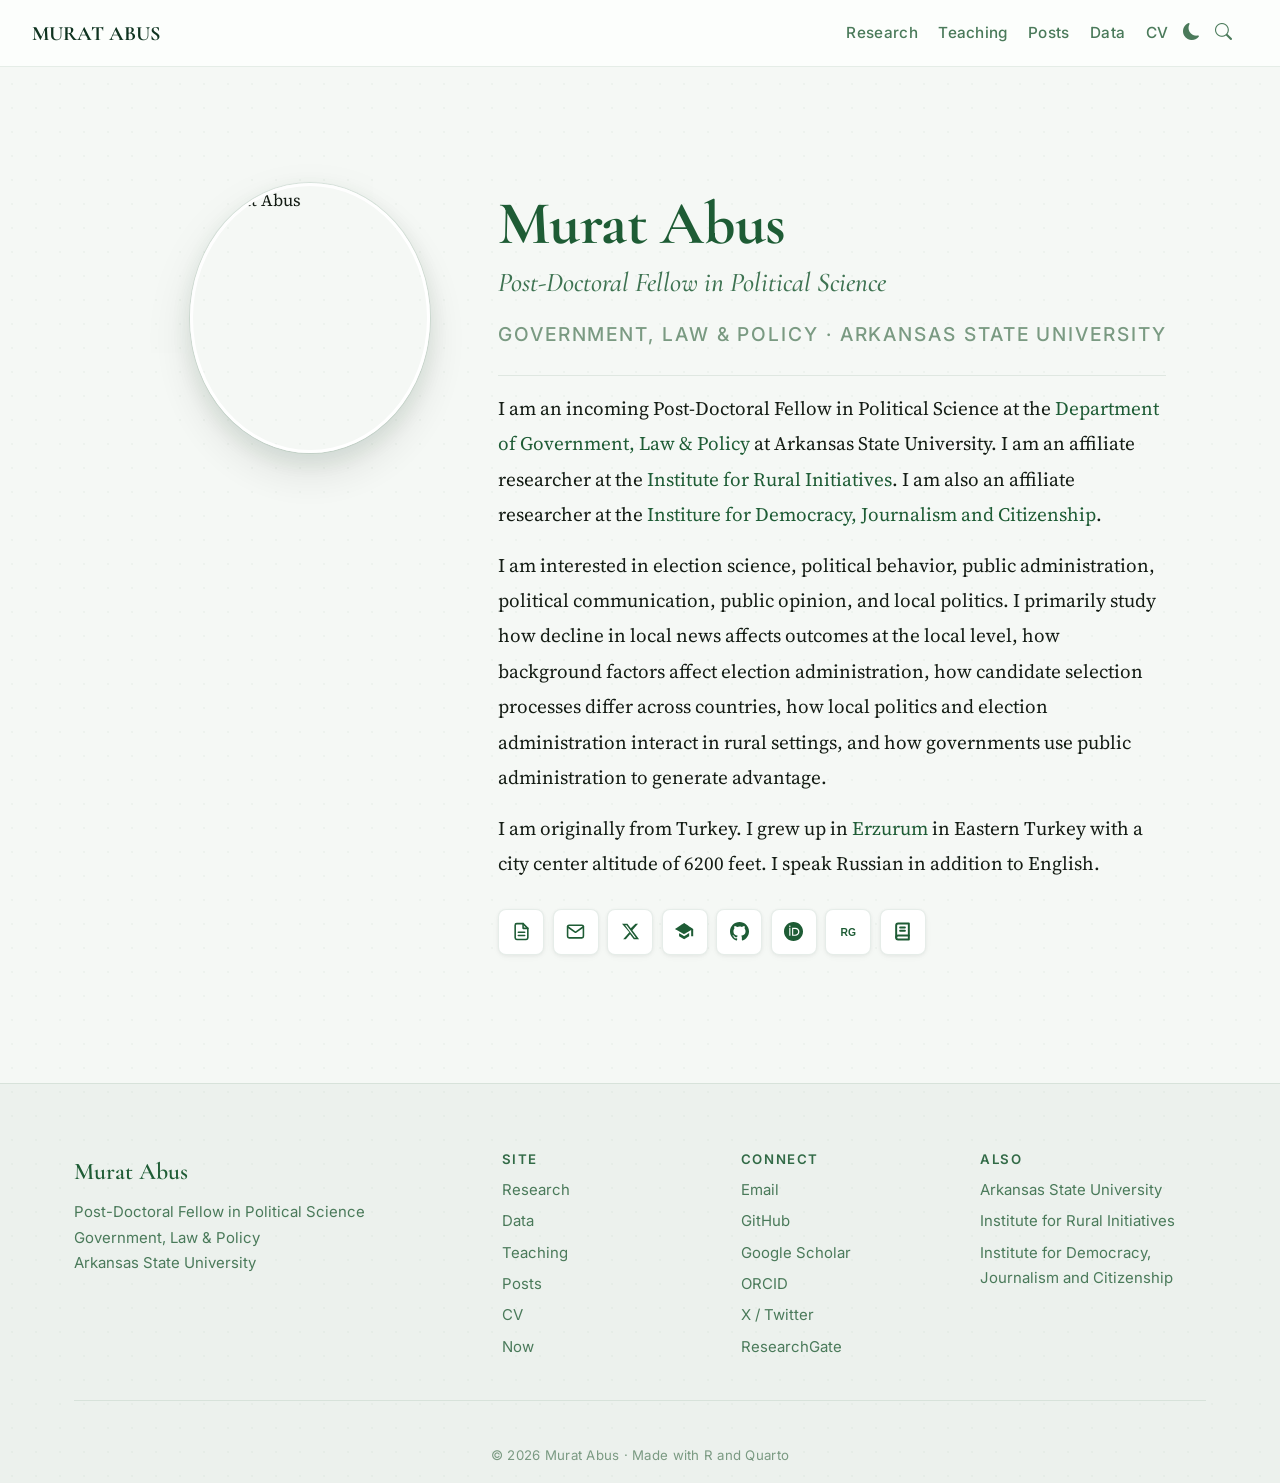
==== docs/index.html @ 527fd65e "updates" ====
<!DOCTYPE html>
<html xmlns="http://www.w3.org/1999/xhtml" lang="en" xml:lang="en"><head>

<meta charset="utf-8">
<meta name="generator" content="quarto-1.9.37">

<meta name="viewport" content="width=device-width, initial-scale=1.0, user-scalable=yes">


<title>Murat Abus</title>
<style>
/* Default styles provided by pandoc.
** See https://pandoc.org/MANUAL.html#variables-for-html for config info.
*/
code{white-space: pre-wrap;}
span.smallcaps{font-variant: small-caps;}
div.columns{display: flex; gap: min(4vw, 1.5em);}
div.column{flex: auto; overflow-x: auto;}
div.hanging-indent{margin-left: 1.5em; text-indent: -1.5em;}
ul.task-list{list-style: none;}
ul.task-list li input[type="checkbox"] {
  width: 0.8em;
  margin: 0 0.8em 0.2em -1em; /* quarto-specific, see https://github.com/quarto-dev/quarto-cli/issues/4556 */ 
  vertical-align: middle;
}
</style>


<script src="site_libs/quarto-nav/quarto-nav.js"></script>
<script src="site_libs/clipboard/clipboard.min.js"></script>
<script src="site_libs/quarto-search/autocomplete.umd.js"></script>
<script src="site_libs/quarto-search/fuse.min.js"></script>
<script src="site_libs/quarto-search/quarto-search.js"></script>
<meta name="quarto:offset" content="./">
<link href="./favicon.ico" rel="icon">
<script src="site_libs/quarto-html/quarto.js" type="module"></script>
<script src="site_libs/quarto-html/tabsets/tabsets.js" type="module"></script>
<script src="site_libs/quarto-html/popper.min.js"></script>
<script src="site_libs/quarto-html/tippy.umd.min.js"></script>
<script src="site_libs/quarto-html/anchor.min.js"></script>
<link href="site_libs/quarto-html/tippy.css" rel="stylesheet">
<link href="site_libs/quarto-html/quarto-syntax-highlighting-7f8f88aac4f3542376d5c11b86a4c14d.css" rel="stylesheet" class="quarto-color-scheme" id="quarto-text-highlighting-styles">
<link href="site_libs/quarto-html/quarto-syntax-highlighting-dark-d0ae9245876894da5ac7e18953ecc5cc.css" rel="stylesheet" class="quarto-color-scheme quarto-color-alternate" id="quarto-text-highlighting-styles">
<link href="site_libs/quarto-html/quarto-syntax-highlighting-7f8f88aac4f3542376d5c11b86a4c14d.css" rel="stylesheet" class="quarto-color-scheme-extra" id="quarto-text-highlighting-styles">
<script src="site_libs/bootstrap/bootstrap.min.js"></script>
<link href="site_libs/bootstrap/bootstrap-icons.css" rel="stylesheet">
<link href="site_libs/bootstrap/bootstrap-416e27836db26bca6413101ed15d3d58.min.css" rel="stylesheet" append-hash="true" class="quarto-color-scheme" id="quarto-bootstrap" data-mode="light">
<link href="site_libs/bootstrap/bootstrap-dark-851051d9b36683405659597a38eb9fc2.min.css" rel="stylesheet" append-hash="true" class="quarto-color-scheme quarto-color-alternate" id="quarto-bootstrap" data-mode="dark">
<link href="site_libs/bootstrap/bootstrap-416e27836db26bca6413101ed15d3d58.min.css" rel="stylesheet" append-hash="true" class="quarto-color-scheme-extra" id="quarto-bootstrap" data-mode="light">
<script id="quarto-search-options" type="application/json">{
  "location": "navbar",
  "copy-button": false,
  "collapse-after": 3,
  "panel-placement": "end",
  "type": "overlay",
  "limit": 50,
  "keyboard-shortcut": [
    "f",
    "/",
    "s"
  ],
  "language": {
    "search-no-results-text": "No results",
    "search-matching-documents-text": "matching documents",
    "search-copy-link-title": "Copy link to search",
    "search-hide-matches-text": "Hide additional matches",
    "search-more-match-text": "more match in this document",
    "search-more-matches-text": "more matches in this document",
    "search-clear-button-title": "Clear",
    "search-text-placeholder": "",
    "search-detached-cancel-button-title": "Cancel",
    "search-submit-button-title": "Submit",
    "search-label": "Search"
  }
}</script>
<style>html{ scroll-behavior: smooth; }</style>


</head>

<body class="nav-fixed quarto-light"><script id="quarto-html-before-body" type="application/javascript">
    const toggleBodyColorMode = (bsSheetEl) => {
      const mode = bsSheetEl.getAttribute("data-mode");
      const bodyEl = window.document.querySelector("body");
      if (mode === "dark") {
        bodyEl.classList.add("quarto-dark");
        bodyEl.classList.remove("quarto-light");
      } else {
        bodyEl.classList.add("quarto-light");
        bodyEl.classList.remove("quarto-dark");
      }
    }
    const toggleBodyColorPrimary = () => {
      const bsSheetEl = window.document.querySelector("link#quarto-bootstrap:not([rel=disabled-stylesheet])");
      if (bsSheetEl) {
        toggleBodyColorMode(bsSheetEl);
      }
    }
    const setColorSchemeToggle = (alternate) => {
      const toggles = window.document.querySelectorAll('.quarto-color-scheme-toggle');
      for (let i=0; i < toggles.length; i++) {
        const toggle = toggles[i];
        if (toggle) {
          if (alternate) {
            toggle.classList.add("alternate");
          } else {
            toggle.classList.remove("alternate");
          }
        }
      }
    };
    const toggleColorMode = (alternate) => {
      // Switch the stylesheets
      const primaryStylesheets = window.document.querySelectorAll('link.quarto-color-scheme:not(.quarto-color-alternate)');
      const alternateStylesheets = window.document.querySelectorAll('link.quarto-color-scheme.quarto-color-alternate');
      manageTransitions('#quarto-margin-sidebar .nav-link', false);
      if (alternate) {
        // note: dark is layered on light, we don't disable primary!
        enableStylesheet(alternateStylesheets);
        for (const sheetNode of alternateStylesheets) {
          if (sheetNode.id === "quarto-bootstrap") {
            toggleBodyColorMode(sheetNode);
          }
        }
      } else {
        disableStylesheet(alternateStylesheets);
        enableStylesheet(primaryStylesheets)
        toggleBodyColorPrimary();
      }
      manageTransitions('#quarto-margin-sidebar .nav-link', true);
      // Switch the toggles
      setColorSchemeToggle(alternate)
      // Hack to workaround the fact that safari doesn't
      // properly recolor the scrollbar when toggling (#1455)
      if (navigator.userAgent.indexOf('Safari') > 0 && navigator.userAgent.indexOf('Chrome') == -1) {
        manageTransitions("body", false);
        window.scrollTo(0, 1);
        setTimeout(() => {
          window.scrollTo(0, 0);
          manageTransitions("body", true);
        }, 40);
      }
    }
    const disableStylesheet = (stylesheets) => {
      for (let i=0; i < stylesheets.length; i++) {
        const stylesheet = stylesheets[i];
        stylesheet.rel = 'disabled-stylesheet';
      }
    }
    const enableStylesheet = (stylesheets) => {
      for (let i=0; i < stylesheets.length; i++) {
        const stylesheet = stylesheets[i];
        if(stylesheet.rel !== 'stylesheet') { // for Chrome, which will still FOUC without this check
          stylesheet.rel = 'stylesheet';
        }
      }
    }
    const manageTransitions = (selector, allowTransitions) => {
      const els = window.document.querySelectorAll(selector);
      for (let i=0; i < els.length; i++) {
        const el = els[i];
        if (allowTransitions) {
          el.classList.remove('notransition');
        } else {
          el.classList.add('notransition');
        }
      }
    }
    const isFileUrl = () => {
      return window.location.protocol === 'file:';
    }
    const hasAlternateSentinel = () => {
      let styleSentinel = getColorSchemeSentinel();
      if (styleSentinel !== null) {
        return styleSentinel === "alternate";
      } else {
        return false;
      }
    }
    const setStyleSentinel = (alternate) => {
      const value = alternate ? "alternate" : "default";
      if (!isFileUrl()) {
        window.localStorage.setItem("quarto-color-scheme", value);
      } else {
        localAlternateSentinel = value;
      }
    }
    const getColorSchemeSentinel = () => {
      if (!isFileUrl()) {
        const storageValue = window.localStorage.getItem("quarto-color-scheme");
        return storageValue != null ? storageValue : localAlternateSentinel;
      } else {
        return localAlternateSentinel;
      }
    }
    const toggleGiscusIfUsed = (isAlternate, darkModeDefault) => {
      const baseTheme = document.querySelector('#giscus-base-theme')?.value ?? 'light';
      const alternateTheme = document.querySelector('#giscus-alt-theme')?.value ?? 'dark';
      let newTheme = '';
      if(authorPrefersDark) {
        newTheme = isAlternate ? baseTheme : alternateTheme;
      } else {
        newTheme = isAlternate ? alternateTheme : baseTheme;
      }
      const changeGiscusTheme = () => {
        // From: https://github.com/giscus/giscus/issues/336
        const sendMessage = (message) => {
          const iframe = document.querySelector('iframe.giscus-frame');
          if (!iframe) return;
          iframe.contentWindow.postMessage({ giscus: message }, 'https://giscus.app');
        }
        sendMessage({
          setConfig: {
            theme: newTheme
          }
        });
      }
      const isGiscussLoaded = window.document.querySelector('iframe.giscus-frame') !== null;
      if (isGiscussLoaded) {
        changeGiscusTheme();
      }
    };
    const authorPrefersDark = false;
    const darkModeDefault = authorPrefersDark;
      document.querySelector('link#quarto-text-highlighting-styles.quarto-color-scheme-extra').rel = 'disabled-stylesheet';
      document.querySelector('link#quarto-bootstrap.quarto-color-scheme-extra').rel = 'disabled-stylesheet';
    let localAlternateSentinel = darkModeDefault ? 'alternate' : 'default';
    // Dark / light mode switch
    window.quartoToggleColorScheme = () => {
      // Read the current dark / light value
      let toAlternate = !hasAlternateSentinel();
      toggleColorMode(toAlternate);
      setStyleSentinel(toAlternate);
      toggleGiscusIfUsed(toAlternate, darkModeDefault);
      window.dispatchEvent(new Event('resize'));
    };
    // Switch to dark mode if need be
    if (hasAlternateSentinel()) {
      toggleColorMode(true);
    } else {
      toggleColorMode(false);
    }
  </script>

<div id="quarto-search-results"></div>
  <header id="quarto-header" class="headroom fixed-top">
    <nav class="navbar navbar-expand-lg " data-bs-theme="dark">
      <div class="navbar-container container-fluid">
      <div class="navbar-brand-container mx-auto">
    <a class="navbar-brand" href="./index.html">
    <span class="navbar-title">Murat Abus</span>
    </a>
  </div>
            <div id="quarto-search" class="" title="Search"></div>
          <button class="navbar-toggler" type="button" data-bs-toggle="collapse" data-bs-target="#navbarCollapse" aria-controls="navbarCollapse" role="menu" aria-expanded="false" aria-label="Toggle navigation" onclick="if (window.quartoToggleHeadroom) { window.quartoToggleHeadroom(); }">
  <span class="navbar-toggler-icon"></span>
</button>
          <div class="collapse navbar-collapse" id="navbarCollapse">
            <ul class="navbar-nav navbar-nav-scroll ms-auto">
  <li class="nav-item">
    <a class="nav-link" href="./research.html"> 
<span class="menu-text">Research</span></a>
  </li>  
  <li class="nav-item">
    <a class="nav-link" href="./teaching.html"> 
<span class="menu-text">Teaching</span></a>
  </li>  
  <li class="nav-item">
    <a class="nav-link" href="./posts/index.html"> 
<span class="menu-text">Posts</span></a>
  </li>  
  <li class="nav-item">
    <a class="nav-link" href="./data.html"> 
<span class="menu-text">Data</span></a>
  </li>  
  <li class="nav-item">
    <a class="nav-link" href="./uploads/cv-abus.pdf"> 
<span class="menu-text">CV</span></a>
  </li>  
</ul>
          </div> <!-- /navcollapse -->
            <div class="quarto-navbar-tools">
  <a href="" class="quarto-color-scheme-toggle quarto-navigation-tool  px-1" onclick="window.quartoToggleColorScheme(); return false;" title="Toggle dark mode"><i class="bi"></i></a>
</div>
      </div> <!-- /container-fluid -->
    </nav>
</header>
<!-- content -->
<div id="quarto-content" class="quarto-container page-columns page-rows-contents page-layout-full page-navbar">
<!-- sidebar -->
<!-- margin-sidebar -->
    
<!-- main -->
<main class="content column-page" id="quarto-document-content"><header id="title-block-header" class="quarto-title-block"></header>





<div class="hero-section">
  <div class="hero-photo">
    <img src="avatar.png" alt="Murat Abus">
  </div>
  <div class="hero-content">
    <p class="hero-name">Murat Abus</p>
    <p class="hero-role">Post-Doctoral Fellow in Political Science</p>
    <p class="hero-affiliation">GOVERNMENT, LAW &amp; POLICY · ARKANSAS STATE UNIVERSITY</p>
    <p>
      I am an incoming Post-Doctoral Fellow in Political Science at the
      <a href="https://www.astate.edu/colleges/liberal-arts-and-communication/government-law-and-policy/index.html">Department of Government, Law &amp; Policy</a> at Arkansas State University. I am an affiliate researcher at the <a href="https://www.astate.edu/research/institute-for-rural-initiatives.html">Institute for Rural Initiatives</a>. I am also an affiliate researcher at the <a href="https://idjc.syracuse.edu">Institure for Democracy, Journalism and Citizenship</a>. 
    </p>
     <p>
      I am interested in election science, political behavior, public administration, political communication, public opinion, and local politics. I primarily study how decline in local news affects outcomes at the local level, how background factors affect election administration, how candidate selection processes differ across countries, how local politics and election administration interact in rural settings, and how governments use public administration to generate advantage.
    </p>
    <p>
      I am originally from Turkey. I grew up in <a href="https://en.wikipedia.org/wiki/Erzurum">Erzurum</a> in Eastern Turkey with a city center altitude of 6200 feet. I speak Russian in addition to English. 
    </p>

    <div class="social-links">
      <a href="uploads/cv-abus.pdf" target="_blank" aria-label="CV">
        <svg xmlns="http://www.w3.org/2000/svg" viewbox="0 0 24 24" fill="none" stroke="currentColor" stroke-width="2" stroke-linecap="round" stroke-linejoin="round"><path d="M14 2H6a2 2 0 0 0-2 2v16a2 2 0 0 0 2 2h12a2 2 0 0 0 2-2V8z"></path><polyline points="14 2 14 8 20 8"></polyline><line x1="16" y1="13" x2="8" y2="13"></line><line x1="16" y1="17" x2="8" y2="17"></line></svg>
      </a>
      <a href="mailto:mabus@astate.edu" aria-label="Email">
        <svg xmlns="http://www.w3.org/2000/svg" viewbox="0 0 24 24" fill="none" stroke="currentColor" stroke-width="2" stroke-linecap="round" stroke-linejoin="round"><path d="M4 4h16c1.1 0 2 .9 2 2v12c0 1.1-.9 2-2 2H4c-1.1 0-2-.9-2-2V6c0-1.1.9-2 2-2z"></path><polyline points="22,6 12,13 2,6"></polyline></svg>
      </a>
      <a href="https://twitter.com/muratabus" target="_blank" aria-label="X / Twitter">
        <svg xmlns="http://www.w3.org/2000/svg" viewbox="0 0 24 24" fill="currentColor"><path d="M18.244 2.25h3.308l-7.227 8.26 8.502 11.24H16.17l-4.714-6.231-5.401 6.231H2.744l7.73-8.835L1.254 2.25H8.08l4.259 5.631 5.905-5.631zm-1.161 17.52h1.833L7.084 4.126H5.117z"></path></svg>
      </a>
      <a href="https://scholar.google.com/citations?user=U80XvUEAAAAJ&amp;hl=en&amp;oi=ao" target="_blank" aria-label="Google Scholar">
        <svg xmlns="http://www.w3.org/2000/svg" viewbox="0 0 25 25" fill="currentColor"><path d="M10.93 2.045c-.547.366-3.22 2.14-5.938 3.945C2.272 7.794.05 9.286.05 9.304c0 .019.136.11.305.2.167.096 2.85 1.583 5.965 3.31l5.656 3.143.144-.074c.082-.04 2.169-1.232 4.642-2.642l4.493-2.568.027 7.947h2.668V9.319l-3.46-2.32c-4.664-3.124-8.392-5.586-8.484-5.606-.045-.008-.527.287-1.076.652M5.355 16.633l.014 2.005 3.31 1.987 3.31 1.982 3.337-2 3.332-2.005V16.62c0-1.092-.013-1.983-.027-1.983s-1.318.782-2.9 1.741l-3.306 1.996-.431.256-1.32-.791a604.12 604.12 0 0 1-3.286-1.979l-2.005-1.21c-.024-.008-.032.883-.027 1.983"></path></svg>
      </a>
      <a href="https://github.com/murabus" target="_blank" aria-label="GitHub">
        <svg xmlns="http://www.w3.org/2000/svg" viewbox="0 0 24 24" fill="currentColor"><path d="M12 0C5.374 0 0 5.373 0 12c0 5.302 3.438 9.8 8.207 11.387.599.111.793-.261.793-.577v-2.234c-3.338.726-4.033-1.416-4.033-1.416-.546-1.387-1.333-1.756-1.333-1.756-1.089-.745.083-.729.083-.729 1.205.084 1.839 1.237 1.839 1.237 1.07 1.834 2.807 1.304 3.492.997.107-.775.418-1.305.762-1.604-2.665-.305-5.467-1.334-5.467-5.931 0-1.311.469-2.381 1.236-3.221-.124-.303-.535-1.524.117-3.176 0 0 1.008-.322 3.301 1.23A11.509 11.509 0 0 1 12 5.803c1.02.005 2.047.138 3.006.404 2.291-1.552 3.297-1.23 3.297-1.23.653 1.653.242 2.874.118 3.176.77.84 1.235 1.911 1.235 3.221 0 4.609-2.807 5.624-5.479 5.921.43.372.823 1.102.823 2.222v3.293c0 .319.192.694.801.576C20.566 21.797 24 17.3 24 12c0-6.627-5.373-12-12-12z"></path></svg>
      </a>
      <a href="https://orcid.org/0000-0002-0153-5010" target="_blank" aria-label="ORCID">
        <svg xmlns="http://www.w3.org/2000/svg" viewbox="0 0 24 24" fill="currentColor"><path d="M12 0C5.372 0 0 5.372 0 12s5.372 12 12 12 12-5.372 12-12S18.628 0 12 0zM7.369 4.378c.525 0 .947.431.947.947s-.422.947-.947.947a.95.95 0 0 1-.947-.947c0-.525.422-.947.947-.947zm-.722 3.038h1.444v10.041H6.647V7.416zm3.562 0h3.9c3.712 0 5.344 2.653 5.344 5.025 0 2.578-2.016 5.016-5.325 5.016h-3.919V7.416zm1.444 1.303v7.444h2.297c3.272 0 3.9-2.522 3.9-3.722 0-2.128-1.284-3.722-3.853-3.722h-2.344z"></path></svg>
      </a>
      <a href="https://www.researchgate.net/profile/Murat-Abus" target="_blank" aria-label="ResearchGate">
        <svg xmlns="http://www.w3.org/2000/svg" viewbox="0 0 24 24" fill="currentColor"><text x="2" y="18" font-family="Arial, sans-serif" font-weight="800" font-size="13" fill="currentColor">RG</text></svg>
      </a>
      <a href="https://dataverse.harvard.edu/dataverse/harvard?q=%22Abus,%20Murat%22" target="_blank" aria-label="Harvard Dataverse">
        <svg xmlns="http://www.w3.org/2000/svg" viewbox="0 0 24 24" fill="none" stroke="currentColor" stroke-width="2.5" stroke-linecap="round" stroke-linejoin="round"><path d="M4 19.5A2.5 2.5 0 0 1 6.5 17H20"></path><path d="M6.5 2H20v20H6.5A2.5 2.5 0 0 1 4 19.5v-15A2.5 2.5 0 0 1 6.5 2z"></path><line x1="9" y1="7" x2="15" y2="7"></line><line x1="9" y1="11" x2="15" y2="11"></line></svg>
      </a>
    </div>
  </div>
</div>



</main> <!-- /main -->
<script>
(function() {
  // Quarto renders <i class="bi"></i> for the toggle with no icon class.
  // We add bi-moon-fill (light mode) or bi-sun-fill (dark mode).
  function setToggleIcon() {
    var icon = document.querySelector('.quarto-color-scheme-toggle i.bi');
    if (!icon) return;
    var isDark = document.documentElement.classList.contains('quarto-dark') ||
                 document.body.classList.contains('quarto-dark') ||
                 document.documentElement.getAttribute('data-bs-theme') === 'dark';
    icon.className = isDark ? 'bi bi-sun-fill' : 'bi bi-moon-fill';
  }

  // Run on load
  document.addEventListener('DOMContentLoaded', setToggleIcon);

  // Run after toggle click
  document.addEventListener('click', function(e) {
    if (e.target.closest('.quarto-color-scheme-toggle')) {
      setTimeout(setToggleIcon, 50);
    }
  });
})();
</script>
<script>
(function() {
  function fixNavbarFont() {
    var navbars = document.querySelectorAll('.navbar');
    for (var i = 0; i < navbars.length; i++) {
      navbars[i].style.setProperty('font-size', '1.125rem', 'important');
    }
  }
  fixNavbarFont();
  window.addEventListener('load', fixNavbarFont);
  document.addEventListener('click', function(e) {
    if (e.target.closest('.quarto-color-scheme-toggle')) {
      setTimeout(fixNavbarFont, 100);
    }
  });
})();
</script>
<script id="quarto-html-after-body" type="application/javascript">
  window.document.addEventListener("DOMContentLoaded", function (event) {
    // Ensure there is a toggle, if there isn't float one in the top right
    if (window.document.querySelector('.quarto-color-scheme-toggle') === null) {
      const a = window.document.createElement('a');
      a.classList.add('top-right');
      a.classList.add('quarto-color-scheme-toggle');
      a.href = "";
      a.onclick = function() { try { window.quartoToggleColorScheme(); } catch {} return false; };
      const i = window.document.createElement("i");
      i.classList.add('bi');
      a.appendChild(i);
      window.document.body.appendChild(a);
    }
    setColorSchemeToggle(hasAlternateSentinel())
    const icon = "";
    const anchorJS = new window.AnchorJS();
    anchorJS.options = {
      placement: 'right',
      icon: icon
    };
    anchorJS.add('.anchored');
    const isCodeAnnotation = (el) => {
      for (const clz of el.classList) {
        if (clz.startsWith('code-annotation-')) {                     
          return true;
        }
      }
      return false;
    }
    const onCopySuccess = function(e) {
      // button target
      const button = e.trigger;
      // don't keep focus
      button.blur();
      // flash "checked"
      button.classList.add('code-copy-button-checked');
      var currentTitle = button.getAttribute("title");
      button.setAttribute("title", "Copied!");
      let tooltip;
      if (window.bootstrap) {
        button.setAttribute("data-bs-toggle", "tooltip");
        button.setAttribute("data-bs-placement", "left");
        button.setAttribute("data-bs-title", "Copied!");
        tooltip = new bootstrap.Tooltip(button, 
          { trigger: "manual", 
            customClass: "code-copy-button-tooltip",
            offset: [0, -8]});
        tooltip.show();    
      }
      setTimeout(function() {
        if (tooltip) {
          tooltip.hide();
          button.removeAttribute("data-bs-title");
          button.removeAttribute("data-bs-toggle");
          button.removeAttribute("data-bs-placement");
        }
        button.setAttribute("title", currentTitle);
        button.classList.remove('code-copy-button-checked');
      }, 1000);
      // clear code selection
      e.clearSelection();
    }
    const getTextToCopy = function(trigger) {
      const outerScaffold = trigger.parentElement.cloneNode(true);
      const codeEl = outerScaffold.querySelector('code');
      for (const childEl of codeEl.children) {
        if (isCodeAnnotation(childEl)) {
          childEl.remove();
        }
      }
      return codeEl.innerText;
    }
    const clipboard = new window.ClipboardJS('.code-copy-button:not([data-in-quarto-modal])', {
      text: getTextToCopy
    });
    clipboard.on('success', onCopySuccess);
    if (window.document.getElementById('quarto-embedded-source-code-modal')) {
      const clipboardModal = new window.ClipboardJS('.code-copy-button[data-in-quarto-modal]', {
        text: getTextToCopy,
        container: window.document.getElementById('quarto-embedded-source-code-modal')
      });
      clipboardModal.on('success', onCopySuccess);
    }
      var localhostRegex = new RegExp(/^(?:http|https):\/\/localhost\:?[0-9]*\//);
      var mailtoRegex = new RegExp(/^mailto:/);
        var filterRegex = new RegExp("https:\/\/muratabus\.com");
      var isInternal = (href) => {
          return filterRegex.test(href) || localhostRegex.test(href) || mailtoRegex.test(href);
      }
      // Inspect non-navigation links and adorn them if external
     var links = window.document.querySelectorAll('a[href]:not(.nav-link):not(.navbar-brand):not(.toc-action):not(.sidebar-link):not(.sidebar-item-toggle):not(.pagination-link):not(.no-external):not([aria-hidden]):not(.dropdown-item):not(.quarto-navigation-tool):not(.about-link)');
      for (var i=0; i<links.length; i++) {
        const link = links[i];
        if (!isInternal(link.href)) {
          // undo the damage that might have been done by quarto-nav.js in the case of
          // links that we want to consider external
          if (link.dataset.originalHref !== undefined) {
            link.href = link.dataset.originalHref;
          }
        }
      }
    function tippyHover(el, contentFn, onTriggerFn, onUntriggerFn) {
      const config = {
        allowHTML: true,
        maxWidth: 500,
        delay: 100,
        arrow: false,
        appendTo: function(el) {
            return el.parentElement;
        },
        interactive: true,
        interactiveBorder: 10,
        theme: 'quarto',
        placement: 'bottom-start',
      };
      if (contentFn) {
        config.content = contentFn;
      }
      if (onTriggerFn) {
        config.onTrigger = onTriggerFn;
      }
      if (onUntriggerFn) {
        config.onUntrigger = onUntriggerFn;
      }
      window.tippy(el, config); 
    }
    const noterefs = window.document.querySelectorAll('a[role="doc-noteref"]');
    for (var i=0; i<noterefs.length; i++) {
      const ref = noterefs[i];
      tippyHover(ref, function() {
        // use id or data attribute instead here
        let href = ref.getAttribute('data-footnote-href') || ref.getAttribute('href');
        try { href = new URL(href).hash; } catch {}
        const id = href.replace(/^#\/?/, "");
        const note = window.document.getElementById(id);
        if (note) {
          return note.innerHTML;
        } else {
          return "";
        }
      });
    }
    const xrefs = window.document.querySelectorAll('a.quarto-xref');
    const processXRef = (id, note) => {
      // Strip column container classes
      const stripColumnClz = (el) => {
        el.classList.remove("page-full", "page-columns");
        if (el.children) {
          for (const child of el.children) {
            stripColumnClz(child);
          }
        }
      }
      stripColumnClz(note)
      if (id === null || id.startsWith('sec-')) {
        // Special case sections, only their first couple elements
        const container = document.createElement("div");
        if (note.children && note.children.length > 2) {
          container.appendChild(note.children[0].cloneNode(true));
          for (let i = 1; i < note.children.length; i++) {
            const child = note.children[i];
            if (child.tagName === "P" && child.innerText === "") {
              continue;
            } else {
              container.appendChild(child.cloneNode(true));
              break;
            }
          }
          if (window.Quarto?.typesetMath) {
            window.Quarto.typesetMath(container);
          }
          return container.innerHTML
        } else {
          if (window.Quarto?.typesetMath) {
            window.Quarto.typesetMath(note);
          }
          return note.innerHTML;
        }
      } else {
        // Remove any anchor links if they are present
        const anchorLink = note.querySelector('a.anchorjs-link');
        if (anchorLink) {
          anchorLink.remove();
        }
        if (window.Quarto?.typesetMath) {
          window.Quarto.typesetMath(note);
        }
        if (note.classList.contains("callout")) {
          return note.outerHTML;
        } else {
          return note.innerHTML;
        }
      }
    }
    for (var i=0; i<xrefs.length; i++) {
      const xref = xrefs[i];
      tippyHover(xref, undefined, function(instance) {
        instance.disable();
        let url = xref.getAttribute('href');
        let hash = undefined; 
        if (url.startsWith('#')) {
          hash = url;
        } else {
          try { hash = new URL(url).hash; } catch {}
        }
        if (hash) {
          const id = hash.replace(/^#\/?/, "");
          const note = window.document.getElementById(id);
          if (note !== null) {
            try {
              const html = processXRef(id, note.cloneNode(true));
              instance.setContent(html);
            } finally {
              instance.enable();
              instance.show();
            }
          } else {
            // See if we can fetch this
            fetch(url.split('#')[0])
            .then(res => res.text())
            .then(html => {
              const parser = new DOMParser();
              const htmlDoc = parser.parseFromString(html, "text/html");
              const note = htmlDoc.getElementById(id);
              if (note !== null) {
                const html = processXRef(id, note);
                instance.setContent(html);
              } 
            }).finally(() => {
              instance.enable();
              instance.show();
            });
          }
        } else {
          // See if we can fetch a full url (with no hash to target)
          // This is a special case and we should probably do some content thinning / targeting
          fetch(url)
          .then(res => res.text())
          .then(html => {
            const parser = new DOMParser();
            const htmlDoc = parser.parseFromString(html, "text/html");
            const note = htmlDoc.querySelector('main.content');
            if (note !== null) {
              // This should only happen for chapter cross references
              // (since there is no id in the URL)
              // remove the first header
              if (note.children.length > 0 && note.children[0].tagName === "HEADER") {
                note.children[0].remove();
              }
              const html = processXRef(null, note);
              instance.setContent(html);
            } 
          }).finally(() => {
            instance.enable();
            instance.show();
          });
        }
      }, function(instance) {
      });
    }
        let selectedAnnoteEl;
        const selectorForAnnotation = ( cell, annotation) => {
          let cellAttr = 'data-code-cell="' + cell + '"';
          let lineAttr = 'data-code-annotation="' +  annotation + '"';
          const selector = 'span[' + cellAttr + '][' + lineAttr + ']';
          return selector;
        }
        const selectCodeLines = (annoteEl) => {
          const doc = window.document;
          const targetCell = annoteEl.getAttribute("data-target-cell");
          const targetAnnotation = annoteEl.getAttribute("data-target-annotation");
          const annoteSpan = window.document.querySelector(selectorForAnnotation(targetCell, targetAnnotation));
          const lines = annoteSpan.getAttribute("data-code-lines").split(",");
          const lineIds = lines.map((line) => {
            return targetCell + "-" + line;
          })
          let top = null;
          let height = null;
          let parent = null;
          if (lineIds.length > 0) {
              //compute the position of the single el (top and bottom and make a div)
              const el = window.document.getElementById(lineIds[0]);
              top = el.offsetTop;
              height = el.offsetHeight;
              parent = el.parentElement.parentElement;
            if (lineIds.length > 1) {
              const lastEl = window.document.getElementById(lineIds[lineIds.length - 1]);
              const bottom = lastEl.offsetTop + lastEl.offsetHeight;
              height = bottom - top;
            }
            if (top !== null && height !== null && parent !== null) {
              // cook up a div (if necessary) and position it 
              let div = window.document.getElementById("code-annotation-line-highlight");
              if (div === null) {
                div = window.document.createElement("div");
                div.setAttribute("id", "code-annotation-line-highlight");
                div.style.position = 'absolute';
                parent.appendChild(div);
              }
              div.style.top = top - 2 + "px";
              div.style.height = height + 4 + "px";
              div.style.left = 0;
              let gutterDiv = window.document.getElementById("code-annotation-line-highlight-gutter");
              if (gutterDiv === null) {
                gutterDiv = window.document.createElement("div");
                gutterDiv.setAttribute("id", "code-annotation-line-highlight-gutter");
                gutterDiv.style.position = 'absolute';
                const codeCell = window.document.getElementById(targetCell);
                const gutter = codeCell.querySelector('.code-annotation-gutter');
                gutter.appendChild(gutterDiv);
              }
              gutterDiv.style.top = top - 2 + "px";
              gutterDiv.style.height = height + 4 + "px";
            }
            selectedAnnoteEl = annoteEl;
          }
        };
        const unselectCodeLines = () => {
          const elementsIds = ["code-annotation-line-highlight", "code-annotation-line-highlight-gutter"];
          elementsIds.forEach((elId) => {
            const div = window.document.getElementById(elId);
            if (div) {
              div.remove();
            }
          });
          selectedAnnoteEl = undefined;
        };
          // Handle positioning of the toggle
      window.addEventListener(
        "resize",
        throttle(() => {
          elRect = undefined;
          if (selectedAnnoteEl) {
            selectCodeLines(selectedAnnoteEl);
          }
        }, 10)
      );
      function throttle(fn, ms) {
      let throttle = false;
      let timer;
        return (...args) => {
          if(!throttle) { // first call gets through
              fn.apply(this, args);
              throttle = true;
          } else { // all the others get throttled
              if(timer) clearTimeout(timer); // cancel #2
              timer = setTimeout(() => {
                fn.apply(this, args);
                timer = throttle = false;
              }, ms);
          }
        };
      }
        // Attach click handler to the DT
        const annoteDls = window.document.querySelectorAll('dt[data-target-cell]');
        for (const annoteDlNode of annoteDls) {
          annoteDlNode.addEventListener('click', (event) => {
            const clickedEl = event.target;
            if (clickedEl !== selectedAnnoteEl) {
              unselectCodeLines();
              const activeEl = window.document.querySelector('dt[data-target-cell].code-annotation-active');
              if (activeEl) {
                activeEl.classList.remove('code-annotation-active');
              }
              selectCodeLines(clickedEl);
              clickedEl.classList.add('code-annotation-active');
            } else {
              // Unselect the line
              unselectCodeLines();
              clickedEl.classList.remove('code-annotation-active');
            }
          });
        }
    const findCites = (el) => {
      const parentEl = el.parentElement;
      if (parentEl) {
        const cites = parentEl.dataset.cites;
        if (cites) {
          return {
            el,
            cites: cites.split(' ')
          };
        } else {
          return findCites(el.parentElement)
        }
      } else {
        return undefined;
      }
    };
    var bibliorefs = window.document.querySelectorAll('a[role="doc-biblioref"]');
    for (var i=0; i<bibliorefs.length; i++) {
      const ref = bibliorefs[i];
      const citeInfo = findCites(ref);
      if (citeInfo) {
        tippyHover(citeInfo.el, function() {
          var popup = window.document.createElement('div');
          citeInfo.cites.forEach(function(cite) {
            var citeDiv = window.document.createElement('div');
            citeDiv.classList.add('hanging-indent');
            citeDiv.classList.add('csl-entry');
            var biblioDiv = window.document.getElementById('ref-' + cite);
            if (biblioDiv) {
              citeDiv.innerHTML = biblioDiv.innerHTML;
            }
            popup.appendChild(citeDiv);
          });
          return popup.innerHTML;
        });
      }
    }
  });
  </script>
</div> <!-- /content -->
<footer class="footer">
  <div class="nav-footer">
    <div class="nav-footer-left">
<div class="site-footer">
<div class="footer-grid">
<div class="footer-col footer-col-about">
<p><strong>Murat Abus</strong> <br>Post-Doctoral Fellow in Political Science <br>Government, Law &amp; Policy <br>Arkansas State University</p>
</div>
<section id="site" class="level4 footer-col">
<h4 data-anchor-id="site">Site</h4>
<ul>
<li><a href="research.html">Research</a></li>
<li><a href="data.html">Data</a></li>
<li><a href="teaching.html">Teaching</a></li>
<li><a href="posts/index.html">Posts</a></li>
<li><a href="uploads/cv-abus.pdf">CV</a></li>
<li><a href="now.html">Now</a></li>
</ul>
</section>
<section id="connect" class="level4 footer-col">
<h4 data-anchor-id="connect">Connect</h4>
<ul>
<li><a href="mailto:muabus@syr.edu">Email</a></li>
<li><a href="https://github.com/murabus">GitHub</a></li>
<li><a href="https://scholar.google.com/citations?user=U80XvUEAAAAJ&amp;hl=en&amp;oi=ao">Google Scholar</a></li>
<li><a href="https://orcid.org/0000-0002-0153-5010">ORCID</a></li>
<li><a href="https://twitter.com/muratabus">X / Twitter</a></li>
<li><a href="https://www.researchgate.net/profile/Murat-Abus">ResearchGate</a></li>
</ul>
</section>
<section id="also" class="level4 footer-col">
<h4 data-anchor-id="also">Also</h4>
<ul>
<li><a href="https://www.astate.edu">Arkansas State University</a></li>
<li><a href="https://www.astate.edu/research/institute-for-rural-initiatives.html">Institute for Rural Initiatives</a></li>
<li><a href="https://idjc.syracuse.edu/">Institute for Democracy, Journalism and Citizenship</a></li>
</ul>
</section>
</div>
</div>
<div class="footer-bottom">
<p><span>© 2026 Murat Abus · Made with <a href="https://www.r-project.org">R</a> and <a href="https://quarto.org">Quarto</a></span></p>
</div>
</div>   
    <div class="nav-footer-center">
      &nbsp;
    </div>
    <div class="nav-footer-right">
      &nbsp;
    </div>
  </div>
</footer>




<script src="site_libs/quarto-html/zenscroll-min.js"></script>
</body></html>
---- docs/site_libs/quarto-html/tippy.css ----
.tippy-box[data-animation=fade][data-state=hidden]{opacity:0}[data-tippy-root]{max-width:calc(100vw - 10px)}.tippy-box{position:relative;background-color:#333;color:#fff;border-radius:4px;font-size:14px;line-height:1.4;white-space:normal;outline:0;transition-property:transform,visibility,opacity}.tippy-box[data-placement^=top]>.tippy-arrow{bottom:0}.tippy-box[data-placement^=top]>.tippy-arrow:before{bottom:-7px;left:0;border-width:8px 8px 0;border-top-color:initial;transform-origin:center top}.tippy-box[data-placement^=bottom]>.tippy-arrow{top:0}.tippy-box[data-placement^=bottom]>.tippy-arrow:before{top:-7px;left:0;border-width:0 8px 8px;border-bottom-color:initial;transform-origin:center bottom}.tippy-box[data-placement^=left]>.tippy-arrow{right:0}.tippy-box[data-placement^=left]>.tippy-arrow:before{border-width:8px 0 8px 8px;border-left-color:initial;right:-7px;transform-origin:center left}.tippy-box[data-placement^=right]>.tippy-arrow{left:0}.tippy-box[data-placement^=right]>.tippy-arrow:before{left:-7px;border-width:8px 8px 8px 0;border-right-color:initial;transform-origin:center right}.tippy-box[data-inertia][data-state=visible]{transition-timing-function:cubic-bezier(.54,1.5,.38,1.11)}.tippy-arrow{width:16px;height:16px;color:#333}.tippy-arrow:before{content:"";position:absolute;border-color:transparent;border-style:solid}.tippy-content{position:relative;padding:5px 9px;z-index:1}
---- docs/site_libs/quarto-html/quarto-syntax-highlighting-7f8f88aac4f3542376d5c11b86a4c14d.css ----
/* quarto syntax highlight colors */
:root {
  --quarto-hl-ot-color: #003B4F;
  --quarto-hl-at-color: #657422;
  --quarto-hl-ss-color: #20794D;
  --quarto-hl-an-color: #5E5E5E;
  --quarto-hl-fu-color: #4758AB;
  --quarto-hl-st-color: #20794D;
  --quarto-hl-cf-color: #003B4F;
  --quarto-hl-op-color: #5E5E5E;
  --quarto-hl-er-color: #AD0000;
  --quarto-hl-bn-color: #AD0000;
  --quarto-hl-al-color: #AD0000;
  --quarto-hl-va-color: #111111;
  --quarto-hl-bu-color: inherit;
  --quarto-hl-ex-color: inherit;
  --quarto-hl-pp-color: #AD0000;
  --quarto-hl-in-color: #5E5E5E;
  --quarto-hl-vs-color: #20794D;
  --quarto-hl-wa-color: #5E5E5E;
  --quarto-hl-do-color: #5E5E5E;
  --quarto-hl-im-color: #00769E;
  --quarto-hl-ch-color: #20794D;
  --quarto-hl-dt-color: #AD0000;
  --quarto-hl-fl-color: #AD0000;
  --quarto-hl-co-color: #5E5E5E;
  --quarto-hl-cv-color: #5E5E5E;
  --quarto-hl-cn-color: #8f5902;
  --quarto-hl-sc-color: #5E5E5E;
  --quarto-hl-dv-color: #AD0000;
  --quarto-hl-kw-color: #003B4F;
}

/* other quarto variables */
:root {
  --quarto-font-monospace: SFMono-Regular, Menlo, Monaco, Consolas, "Liberation Mono", "Courier New", monospace;
}

/* syntax highlight based on Pandoc's rules */
pre > code.sourceCode > span {
  color: #003B4F;
}

code.sourceCode > span {
  color: #003B4F;
}

div.sourceCode,
div.sourceCode pre.sourceCode {
  color: #003B4F;
}

/* Normal */
code span {
  color: #003B4F;
}

/* Alert */
code span.al {
  color: #AD0000;
  font-style: inherit;
}

/* Annotation */
code span.an {
  color: #5E5E5E;
  font-style: inherit;
}

/* Attribute */
code span.at {
  color: #657422;
  font-style: inherit;
}

/* BaseN */
code span.bn {
  color: #AD0000;
  font-style: inherit;
}

/* BuiltIn */
code span.bu {
  font-style: inherit;
}

/* ControlFlow */
code span.cf {
  color: #003B4F;
  font-weight: bold;
  font-style: inherit;
}

/* Char */
code span.ch {
  color: #20794D;
  font-style: inherit;
}

/* Constant */
code span.cn {
  color: #8f5902;
  font-style: inherit;
}

/* Comment */
code span.co {
  color: #5E5E5E;
  font-style: inherit;
}

/* CommentVar */
code span.cv {
  color: #5E5E5E;
  font-style: italic;
}

/* Documentation */
code span.do {
  color: #5E5E5E;
  font-style: italic;
}

/* DataType */
code span.dt {
  color: #AD0000;
  font-style: inherit;
}

/* DecVal */
code span.dv {
  color: #AD0000;
  font-style: inherit;
}

/* Error */
code span.er {
  color: #AD0000;
  font-style: inherit;
}

/* Extension */
code span.ex {
  font-style: inherit;
}

/* Float */
code span.fl {
  color: #AD0000;
  font-style: inherit;
}

/* Function */
code span.fu {
  color: #4758AB;
  font-style: inherit;
}

/* Import */
code span.im {
  color: #00769E;
  font-style: inherit;
}

/* Information */
code span.in {
  color: #5E5E5E;
  font-style: inherit;
}

/* Keyword */
code span.kw {
  color: #003B4F;
  font-weight: bold;
  font-style: inherit;
}

/* Operator */
code span.op {
  color: #5E5E5E;
  font-style: inherit;
}

/* Other */
code span.ot {
  color: #003B4F;
  font-style: inherit;
}

/* Preprocessor */
code span.pp {
  color: #AD0000;
  font-style: inherit;
}

/* SpecialChar */
code span.sc {
  color: #5E5E5E;
  font-style: inherit;
}

/* SpecialString */
code span.ss {
  color: #20794D;
  font-style: inherit;
}

/* String */
code span.st {
  color: #20794D;
  font-style: inherit;
}

/* Variable */
code span.va {
  color: #111111;
  font-style: inherit;
}

/* VerbatimString */
code span.vs {
  color: #20794D;
  font-style: inherit;
}

/* Warning */
code span.wa {
  color: #5E5E5E;
  font-style: italic;
}

.prevent-inlining {
  content: "</";
}

/*# sourceMappingURL=789ad8cd35626ba772517505b42a116e.css.map */
---- docs/site_libs/quarto-html/quarto-syntax-highlighting-dark-d0ae9245876894da5ac7e18953ecc5cc.css ----
/* quarto syntax highlight colors */
:root {
  --quarto-hl-al-color: #f07178;
  --quarto-hl-an-color: #d4d0ab;
  --quarto-hl-at-color: #00e0e0;
  --quarto-hl-bn-color: #d4d0ab;
  --quarto-hl-bu-color: #abe338;
  --quarto-hl-ch-color: #abe338;
  --quarto-hl-co-color: #f8f8f2;
  --quarto-hl-cv-color: #ffd700;
  --quarto-hl-cn-color: #ffd700;
  --quarto-hl-cf-color: #ffa07a;
  --quarto-hl-dt-color: #ffa07a;
  --quarto-hl-dv-color: #d4d0ab;
  --quarto-hl-do-color: #f8f8f2;
  --quarto-hl-er-color: #f07178;
  --quarto-hl-ex-color: #00e0e0;
  --quarto-hl-fl-color: #d4d0ab;
  --quarto-hl-fu-color: #ffa07a;
  --quarto-hl-im-color: #abe338;
  --quarto-hl-in-color: #d4d0ab;
  --quarto-hl-kw-color: #ffa07a;
  --quarto-hl-op-color: #ffa07a;
  --quarto-hl-ot-color: #00e0e0;
  --quarto-hl-pp-color: #dcc6e0;
  --quarto-hl-re-color: #00e0e0;
  --quarto-hl-sc-color: #abe338;
  --quarto-hl-ss-color: #abe338;
  --quarto-hl-st-color: #abe338;
  --quarto-hl-va-color: #00e0e0;
  --quarto-hl-vs-color: #abe338;
  --quarto-hl-wa-color: #dcc6e0;
}

/* other quarto variables */
:root {
  --quarto-font-monospace: SFMono-Regular, Menlo, Monaco, Consolas, "Liberation Mono", "Courier New", monospace;
}

/* syntax highlight based on Pandoc's rules */
pre > code.sourceCode > span {
  color: #f8f8f2;
}

code.sourceCode > span {
  color: #f8f8f2;
}

div.sourceCode,
div.sourceCode pre.sourceCode {
  color: #f8f8f2;
}

/* Normal */
code span {
  color: #f8f8f2;
}

/* Alert */
code span.al {
  color: #f07178;
}

/* Annotation */
code span.an {
  color: #d4d0ab;
}

/* Attribute */
code span.at {
  color: #00e0e0;
}

/* BaseN */
code span.bn {
  color: #d4d0ab;
}

/* BuiltIn */
code span.bu {
  color: #abe338;
}

/* ControlFlow */
code span.cf {
  font-weight: bold;
  color: #ffa07a;
}

/* Char */
code span.ch {
  color: #abe338;
}

/* Constant */
code span.cn {
  color: #ffd700;
}

/* Comment */
code span.co {
  font-style: italic;
  color: #f8f8f2;
}

/* CommentVar */
code span.cv {
  color: #ffd700;
}

/* Documentation */
code span.do {
  color: #f8f8f2;
}

/* DataType */
code span.dt {
  color: #ffa07a;
}

/* DecVal */
code span.dv {
  color: #d4d0ab;
}

/* Error */
code span.er {
  color: #f07178;
  text-decoration: underline;
}

/* Extension */
code span.ex {
  font-weight: bold;
  color: #00e0e0;
}

/* Float */
code span.fl {
  color: #d4d0ab;
}

/* Function */
code span.fu {
  color: #ffa07a;
}

/* Import */
code span.im {
  color: #abe338;
}

/* Information */
code span.in {
  color: #d4d0ab;
}

/* Keyword */
code span.kw {
  font-weight: bold;
  color: #ffa07a;
}

/* Operator */
code span.op {
  color: #ffa07a;
}

/* Other */
code span.ot {
  color: #00e0e0;
}

/* Preprocessor */
code span.pp {
  color: #dcc6e0;
}

/* RegionMarker */
code span.re {
  background-color: #f8f8f2;
  color: #00e0e0;
}

/* SpecialChar */
code span.sc {
  color: #abe338;
}

/* SpecialString */
code span.ss {
  color: #abe338;
}

/* String */
code span.st {
  color: #abe338;
}

/* Variable */
code span.va {
  color: #00e0e0;
}

/* VerbatimString */
code span.vs {
  color: #abe338;
}

/* Warning */
code span.wa {
  color: #dcc6e0;
}

.prevent-inlining {
  content: "</";
}

/*# sourceMappingURL=e2dac9153eaf3c552d5043f9565d03d7.css.map */
---- docs/site_libs/quarto-html/quarto-syntax-highlighting-7f8f88aac4f3542376d5c11b86a4c14d.css ----
/* quarto syntax highlight colors */
:root {
  --quarto-hl-ot-color: #003B4F;
  --quarto-hl-at-color: #657422;
  --quarto-hl-ss-color: #20794D;
  --quarto-hl-an-color: #5E5E5E;
  --quarto-hl-fu-color: #4758AB;
  --quarto-hl-st-color: #20794D;
  --quarto-hl-cf-color: #003B4F;
  --quarto-hl-op-color: #5E5E5E;
  --quarto-hl-er-color: #AD0000;
  --quarto-hl-bn-color: #AD0000;
  --quarto-hl-al-color: #AD0000;
  --quarto-hl-va-color: #111111;
  --quarto-hl-bu-color: inherit;
  --quarto-hl-ex-color: inherit;
  --quarto-hl-pp-color: #AD0000;
  --quarto-hl-in-color: #5E5E5E;
  --quarto-hl-vs-color: #20794D;
  --quarto-hl-wa-color: #5E5E5E;
  --quarto-hl-do-color: #5E5E5E;
  --quarto-hl-im-color: #00769E;
  --quarto-hl-ch-color: #20794D;
  --quarto-hl-dt-color: #AD0000;
  --quarto-hl-fl-color: #AD0000;
  --quarto-hl-co-color: #5E5E5E;
  --quarto-hl-cv-color: #5E5E5E;
  --quarto-hl-cn-color: #8f5902;
  --quarto-hl-sc-color: #5E5E5E;
  --quarto-hl-dv-color: #AD0000;
  --quarto-hl-kw-color: #003B4F;
}

/* other quarto variables */
:root {
  --quarto-font-monospace: SFMono-Regular, Menlo, Monaco, Consolas, "Liberation Mono", "Courier New", monospace;
}

/* syntax highlight based on Pandoc's rules */
pre > code.sourceCode > span {
  color: #003B4F;
}

code.sourceCode > span {
  color: #003B4F;
}

div.sourceCode,
div.sourceCode pre.sourceCode {
  color: #003B4F;
}

/* Normal */
code span {
  color: #003B4F;
}

/* Alert */
code span.al {
  color: #AD0000;
  font-style: inherit;
}

/* Annotation */
code span.an {
  color: #5E5E5E;
  font-style: inherit;
}

/* Attribute */
code span.at {
  color: #657422;
  font-style: inherit;
}

/* BaseN */
code span.bn {
  color: #AD0000;
  font-style: inherit;
}

/* BuiltIn */
code span.bu {
  font-style: inherit;
}

/* ControlFlow */
code span.cf {
  color: #003B4F;
  font-weight: bold;
  font-style: inherit;
}

/* Char */
code span.ch {
  color: #20794D;
  font-style: inherit;
}

/* Constant */
code span.cn {
  color: #8f5902;
  font-style: inherit;
}

/* Comment */
code span.co {
  color: #5E5E5E;
  font-style: inherit;
}

/* CommentVar */
code span.cv {
  color: #5E5E5E;
  font-style: italic;
}

/* Documentation */
code span.do {
  color: #5E5E5E;
  font-style: italic;
}

/* DataType */
code span.dt {
  color: #AD0000;
  font-style: inherit;
}

/* DecVal */
code span.dv {
  color: #AD0000;
  font-style: inherit;
}

/* Error */
code span.er {
  color: #AD0000;
  font-style: inherit;
}

/* Extension */
code span.ex {
  font-style: inherit;
}

/* Float */
code span.fl {
  color: #AD0000;
  font-style: inherit;
}

/* Function */
code span.fu {
  color: #4758AB;
  font-style: inherit;
}

/* Import */
code span.im {
  color: #00769E;
  font-style: inherit;
}

/* Information */
code span.in {
  color: #5E5E5E;
  font-style: inherit;
}

/* Keyword */
code span.kw {
  color: #003B4F;
  font-weight: bold;
  font-style: inherit;
}

/* Operator */
code span.op {
  color: #5E5E5E;
  font-style: inherit;
}

/* Other */
code span.ot {
  color: #003B4F;
  font-style: inherit;
}

/* Preprocessor */
code span.pp {
  color: #AD0000;
  font-style: inherit;
}

/* SpecialChar */
code span.sc {
  color: #5E5E5E;
  font-style: inherit;
}

/* SpecialString */
code span.ss {
  color: #20794D;
  font-style: inherit;
}

/* String */
code span.st {
  color: #20794D;
  font-style: inherit;
}

/* Variable */
code span.va {
  color: #111111;
  font-style: inherit;
}

/* VerbatimString */
code span.vs {
  color: #20794D;
  font-style: inherit;
}

/* Warning */
code span.wa {
  color: #5E5E5E;
  font-style: italic;
}

.prevent-inlining {
  content: "</";
}

/*# sourceMappingURL=789ad8cd35626ba772517505b42a116e.css.map */
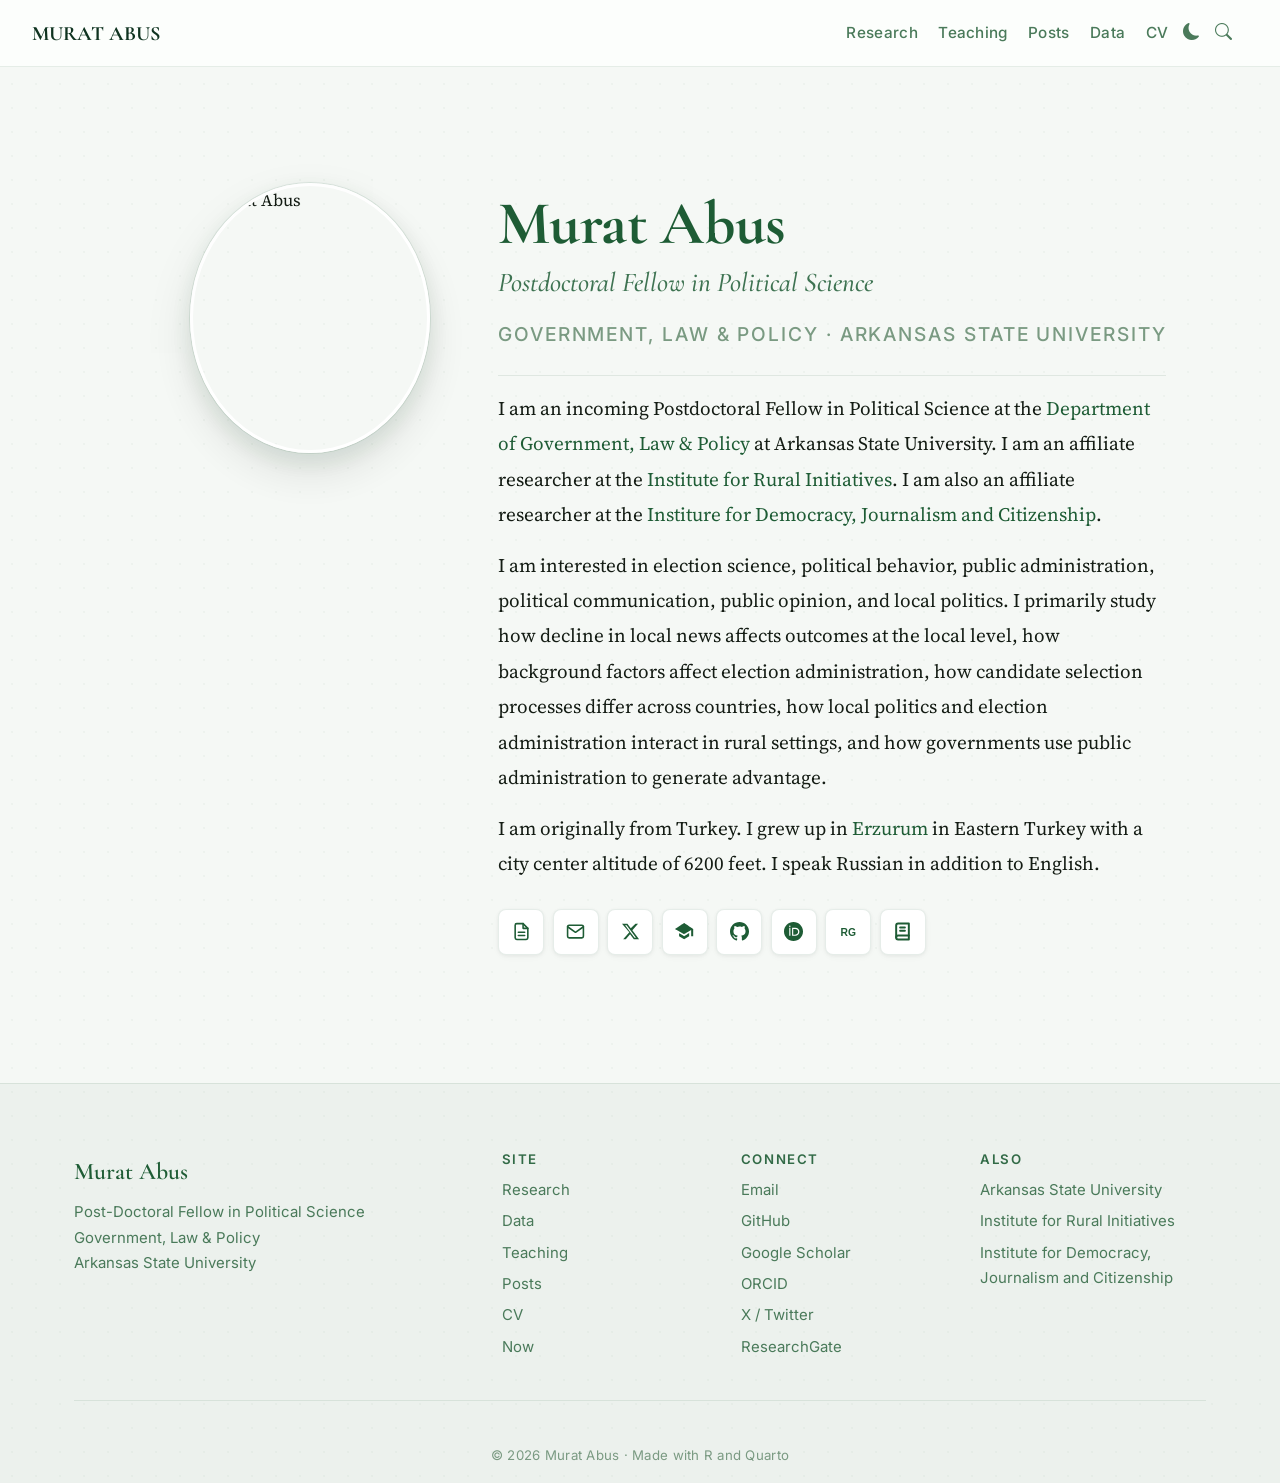
==== commit 32e7d65a: "updates" ====
--- a/docs/index.html
+++ b/docs/index.html
@@ -303,10 +303,10 @@
   </div>
   <div class="hero-content">
     <p class="hero-name">Murat Abus</p>
-    <p class="hero-role">Post-Doctoral Fellow in Political Science</p>
+    <p class="hero-role">Postdoctoral Fellow in Political Science</p>
     <p class="hero-affiliation">GOVERNMENT, LAW &amp; POLICY · ARKANSAS STATE UNIVERSITY</p>
     <p>
-      I am an incoming Post-Doctoral Fellow in Political Science at the
+      I am an incoming Postdoctoral Fellow in Political Science at the
       <a href="https://www.astate.edu/colleges/liberal-arts-and-communication/government-law-and-policy/index.html">Department of Government, Law &amp; Policy</a> at Arkansas State University. I am an affiliate researcher at the <a href="https://www.astate.edu/research/institute-for-rural-initiatives.html">Institute for Rural Initiatives</a>. I am also an affiliate researcher at the <a href="https://idjc.syracuse.edu">Institure for Democracy, Journalism and Citizenship</a>. 
     </p>
      <p>
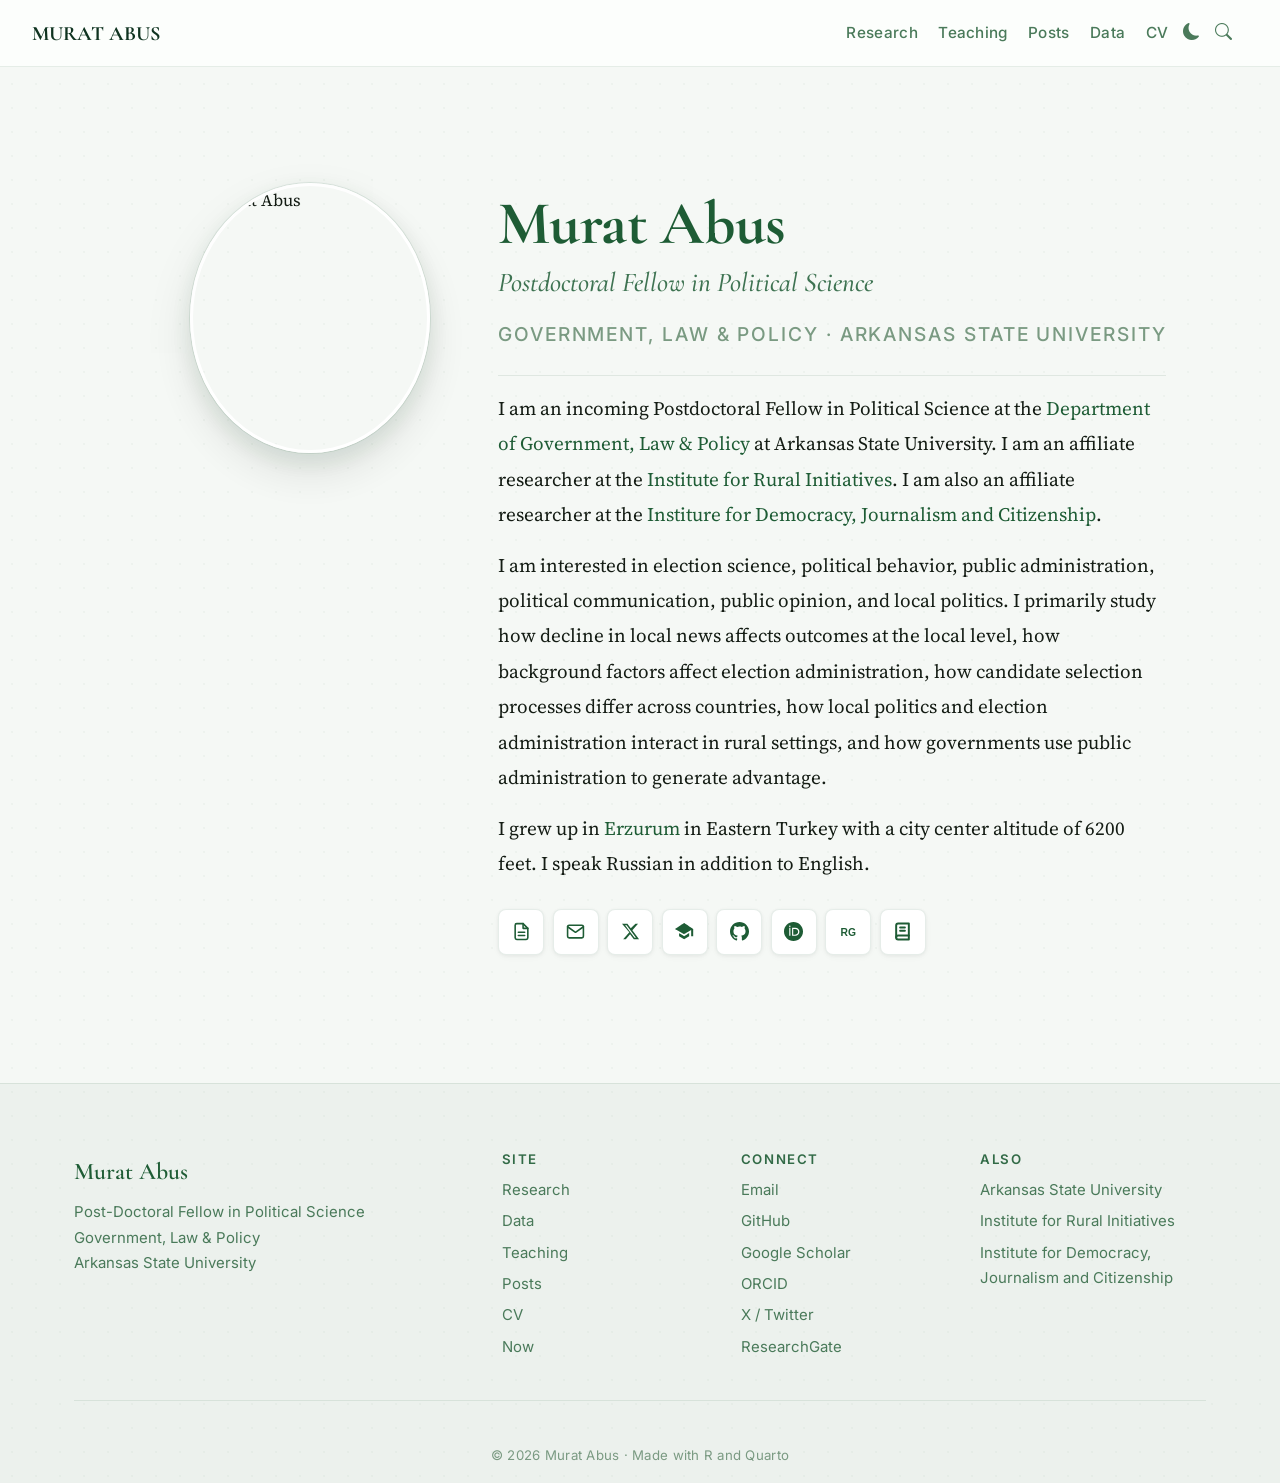
==== commit 93d2512c: "update hero" ====
--- a/docs/index.html
+++ b/docs/index.html
@@ -313,7 +313,7 @@
       I am interested in election science, political behavior, public administration, political communication, public opinion, and local politics. I primarily study how decline in local news affects outcomes at the local level, how background factors affect election administration, how candidate selection processes differ across countries, how local politics and election administration interact in rural settings, and how governments use public administration to generate advantage.
     </p>
     <p>
-      I am originally from Turkey. I grew up in <a href="https://en.wikipedia.org/wiki/Erzurum">Erzurum</a> in Eastern Turkey with a city center altitude of 6200 feet. I speak Russian in addition to English. 
+      I grew up in <a href="https://en.wikipedia.org/wiki/Erzurum">Erzurum</a> in Eastern Turkey with a city center altitude of 6200 feet. I speak Russian in addition to English. 
     </p>
 
     <div class="social-links">
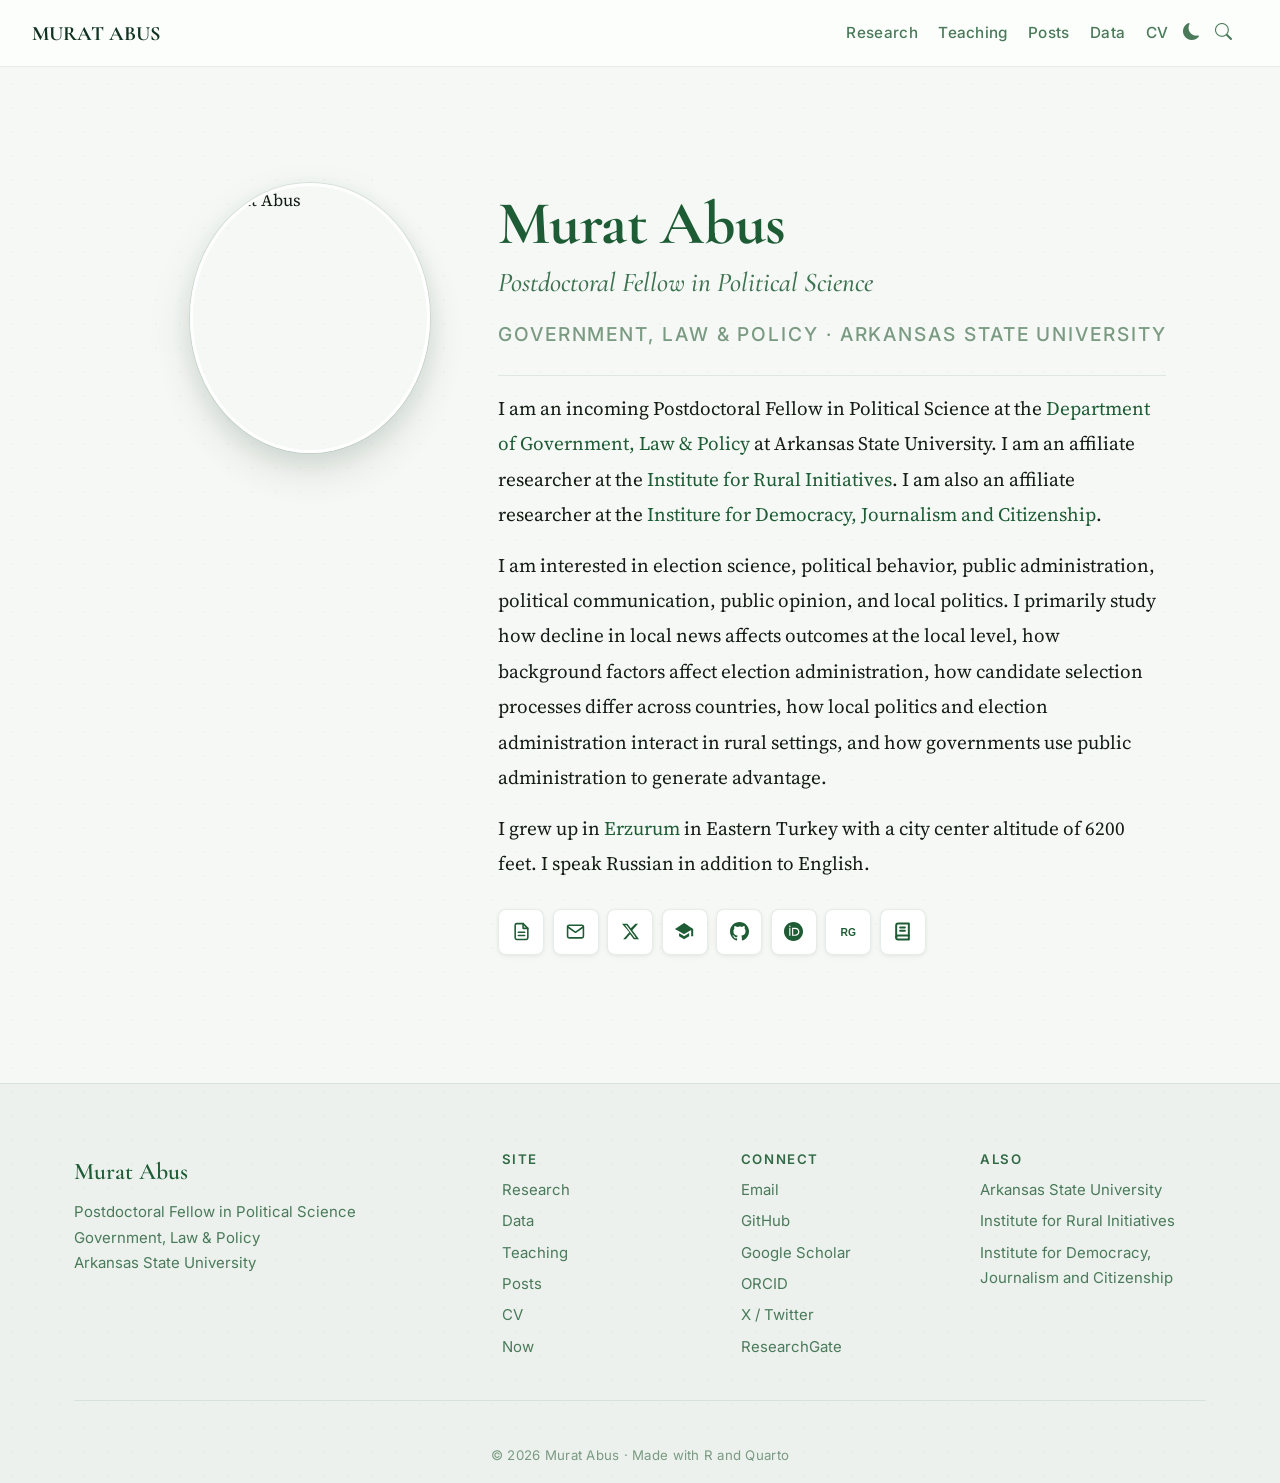
==== commit 6477ddc8: "updates" ====
--- a/docs/index.html
+++ b/docs/index.html
@@ -809,7 +809,7 @@
 <div class="site-footer">
 <div class="footer-grid">
 <div class="footer-col footer-col-about">
-<p><strong>Murat Abus</strong> <br>Post-Doctoral Fellow in Political Science <br>Government, Law &amp; Policy <br>Arkansas State University</p>
+<p><strong>Murat Abus</strong> <br>Postdoctoral Fellow in Political Science <br>Government, Law &amp; Policy <br>Arkansas State University</p>
 </div>
 <section id="site" class="level4 footer-col">
 <h4 data-anchor-id="site">Site</h4>
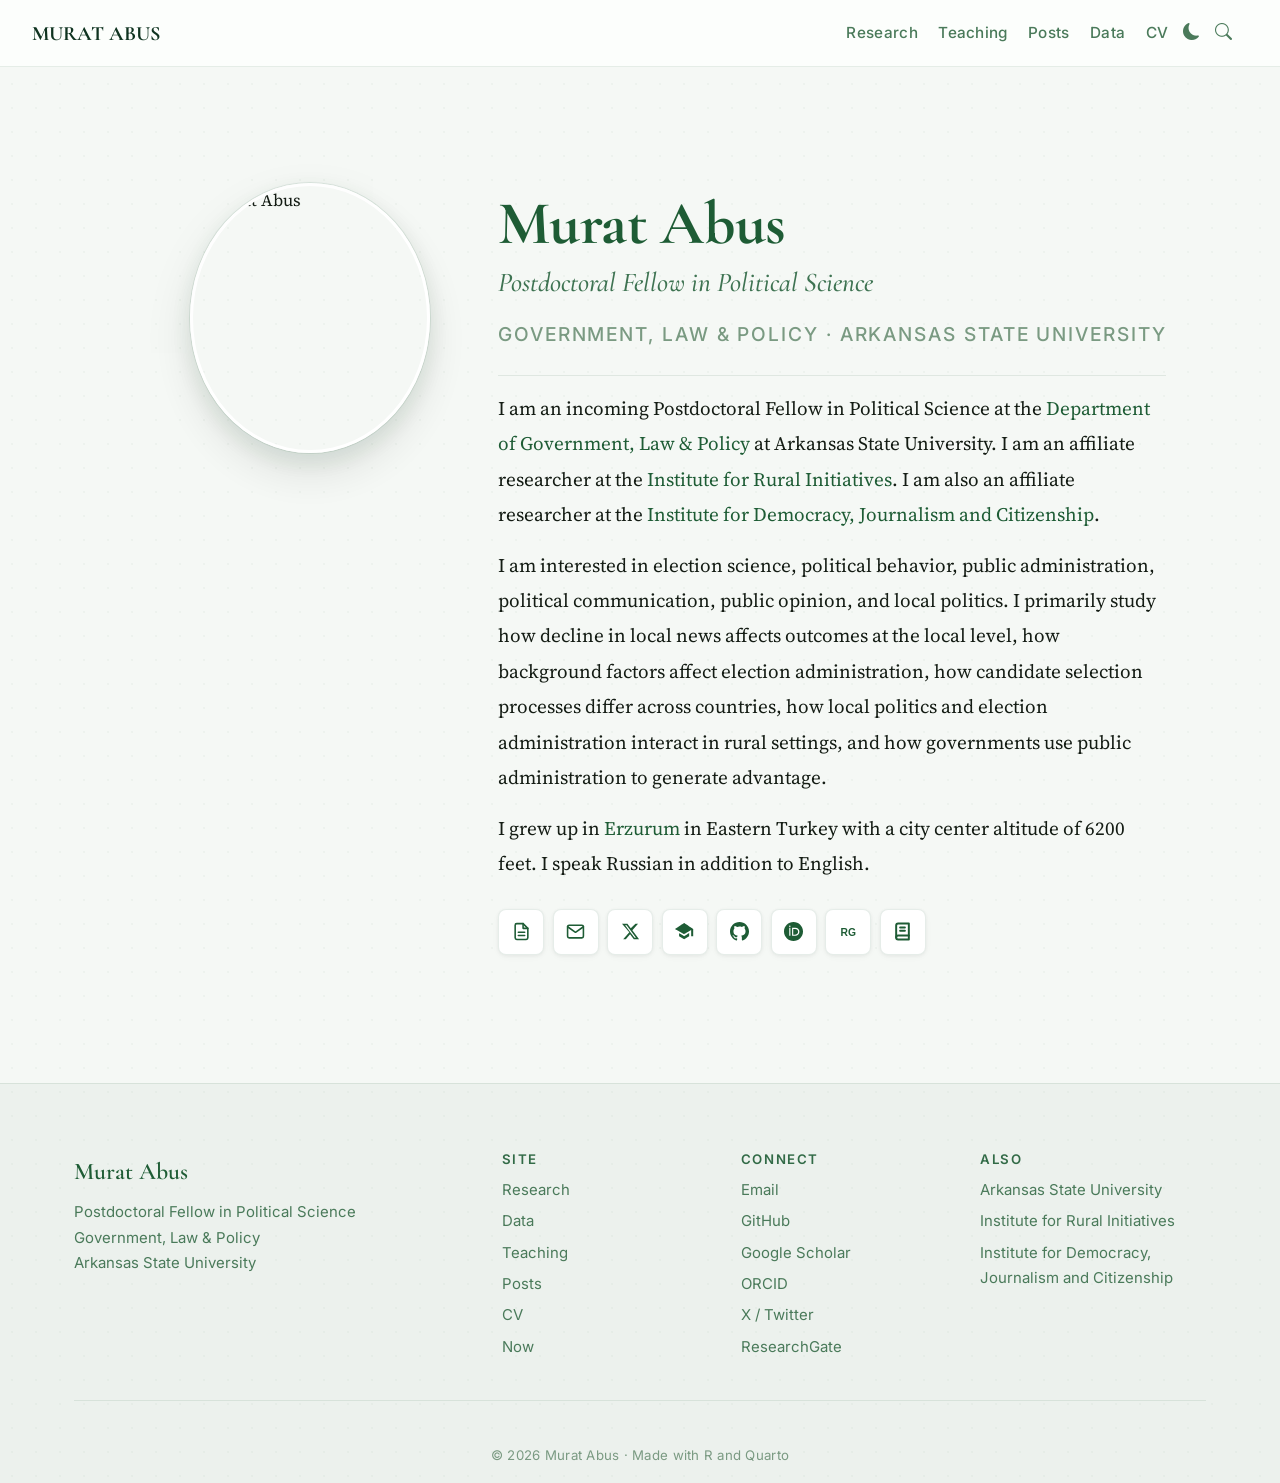
==== commit 5ba419a5: "fix typo" ====
--- a/docs/index.html
+++ b/docs/index.html
@@ -307,7 +307,7 @@
     <p class="hero-affiliation">GOVERNMENT, LAW &amp; POLICY · ARKANSAS STATE UNIVERSITY</p>
     <p>
       I am an incoming Postdoctoral Fellow in Political Science at the
-      <a href="https://www.astate.edu/colleges/liberal-arts-and-communication/government-law-and-policy/index.html">Department of Government, Law &amp; Policy</a> at Arkansas State University. I am an affiliate researcher at the <a href="https://www.astate.edu/research/institute-for-rural-initiatives.html">Institute for Rural Initiatives</a>. I am also an affiliate researcher at the <a href="https://idjc.syracuse.edu">Institure for Democracy, Journalism and Citizenship</a>. 
+      <a href="https://www.astate.edu/colleges/liberal-arts-and-communication/government-law-and-policy/index.html">Department of Government, Law &amp; Policy</a> at Arkansas State University. I am an affiliate researcher at the <a href="https://www.astate.edu/research/institute-for-rural-initiatives.html">Institute for Rural Initiatives</a>. I am also an affiliate researcher at the <a href="https://idjc.syracuse.edu">Institute for Democracy, Journalism and Citizenship</a>. 
     </p>
      <p>
       I am interested in election science, political behavior, public administration, political communication, public opinion, and local politics. I primarily study how decline in local news affects outcomes at the local level, how background factors affect election administration, how candidate selection processes differ across countries, how local politics and election administration interact in rural settings, and how governments use public administration to generate advantage.
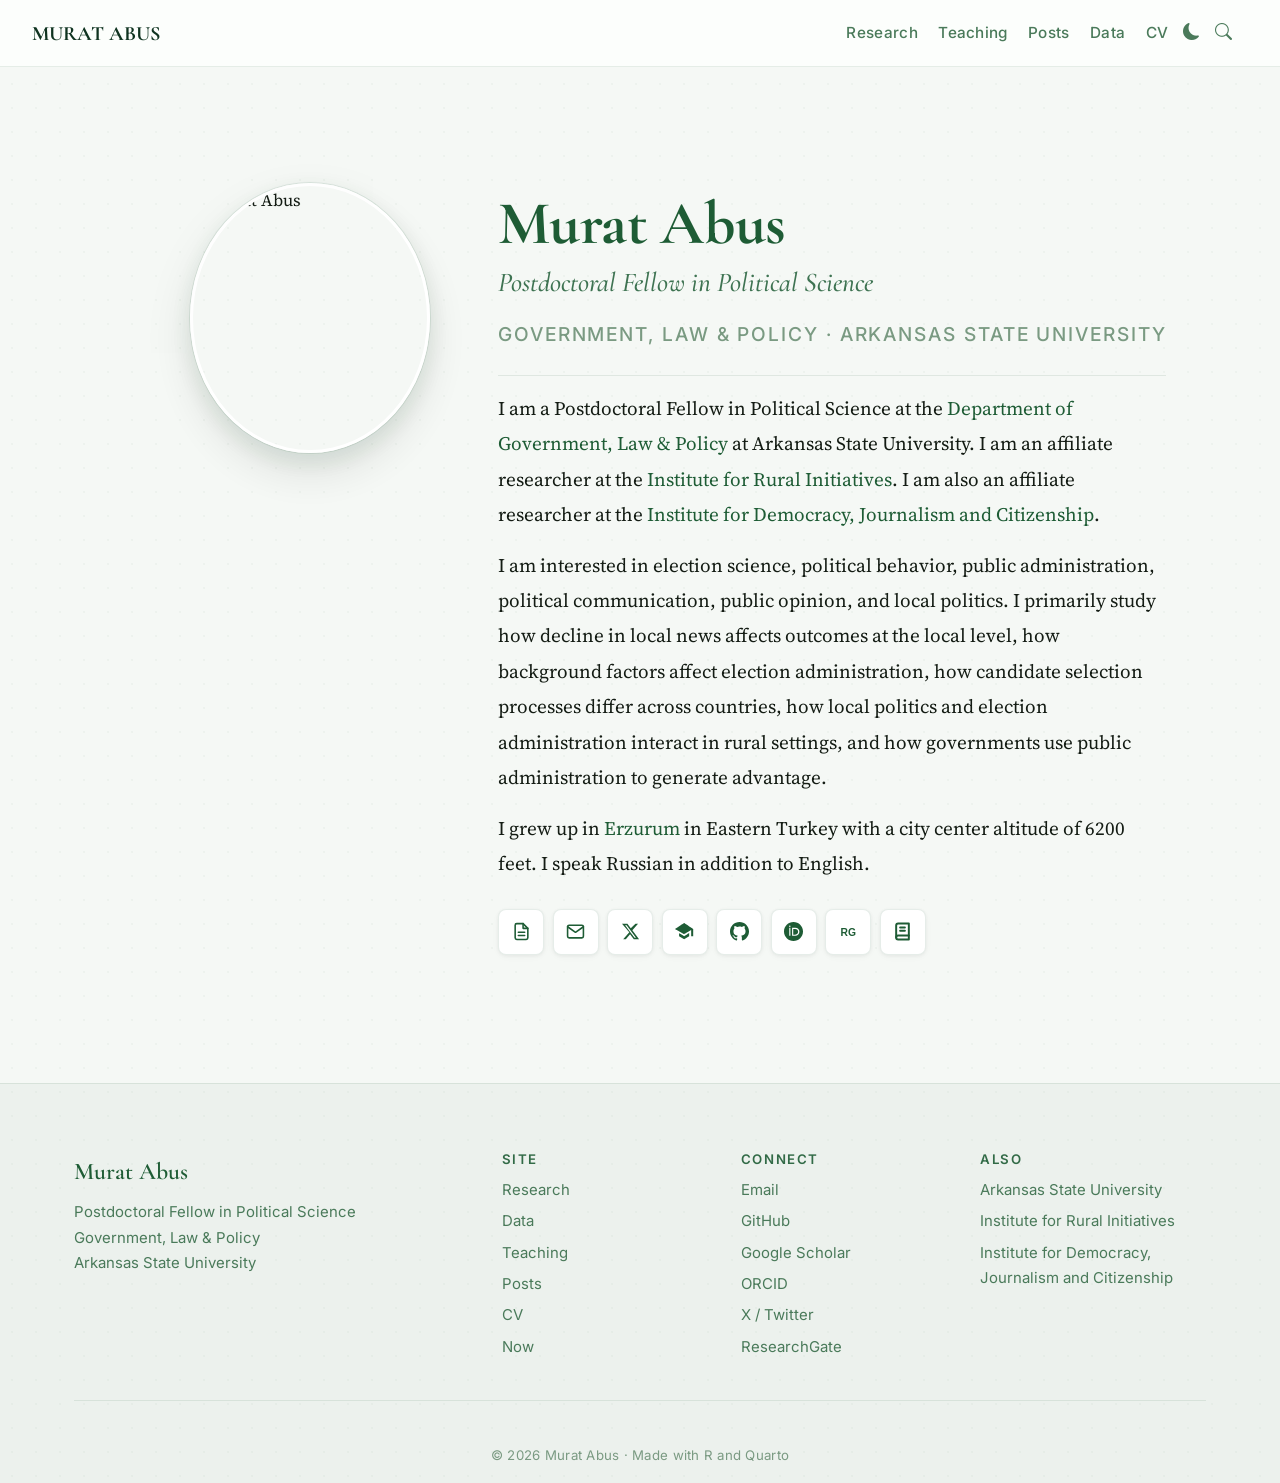
==== commit cfe6ba6f: "update" ====
--- a/docs/index.html
+++ b/docs/index.html
@@ -306,7 +306,7 @@
     <p class="hero-role">Postdoctoral Fellow in Political Science</p>
     <p class="hero-affiliation">GOVERNMENT, LAW &amp; POLICY · ARKANSAS STATE UNIVERSITY</p>
     <p>
-      I am an incoming Postdoctoral Fellow in Political Science at the
+      I am a Postdoctoral Fellow in Political Science at the
       <a href="https://www.astate.edu/colleges/liberal-arts-and-communication/government-law-and-policy/index.html">Department of Government, Law &amp; Policy</a> at Arkansas State University. I am an affiliate researcher at the <a href="https://www.astate.edu/research/institute-for-rural-initiatives.html">Institute for Rural Initiatives</a>. I am also an affiliate researcher at the <a href="https://idjc.syracuse.edu">Institute for Democracy, Journalism and Citizenship</a>. 
     </p>
      <p>
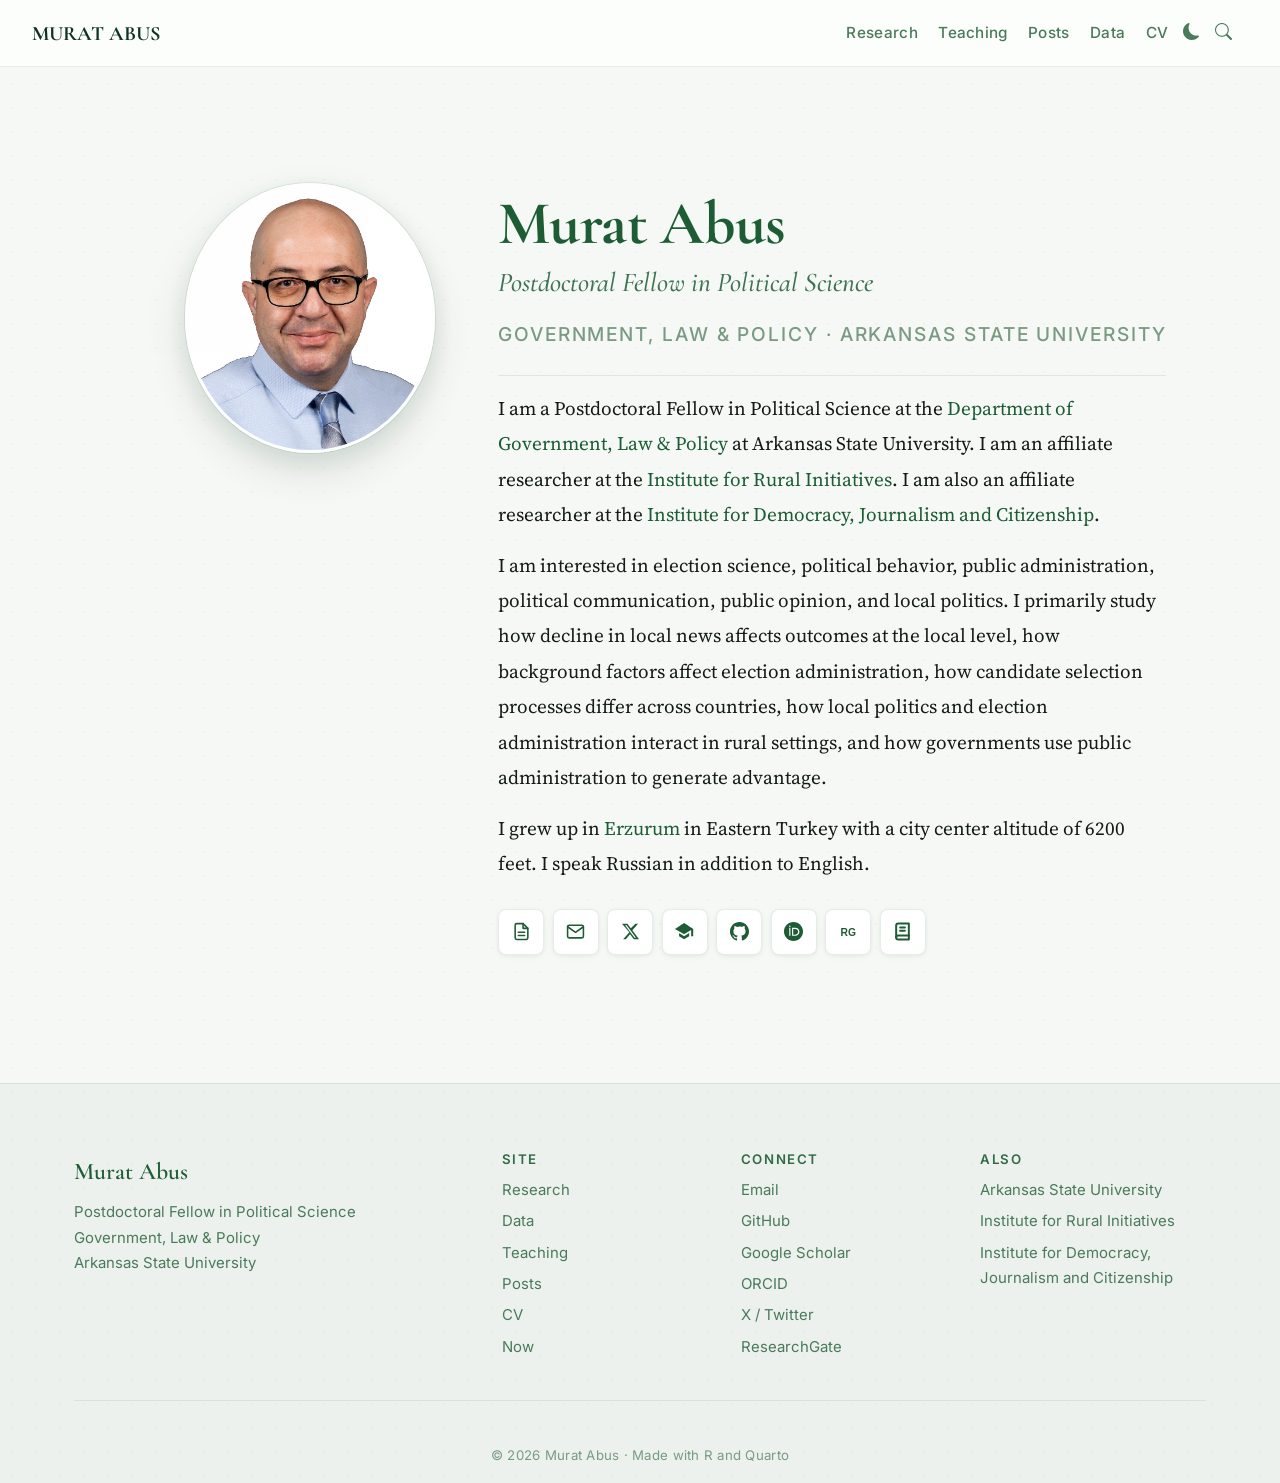
==== commit 52c1c050: "for the love of avatar" ====
--- a/docs/index.html
+++ b/docs/index.html
@@ -44,9 +44,9 @@
 <link href="site_libs/quarto-html/quarto-syntax-highlighting-7f8f88aac4f3542376d5c11b86a4c14d.css" rel="stylesheet" class="quarto-color-scheme-extra" id="quarto-text-highlighting-styles">
 <script src="site_libs/bootstrap/bootstrap.min.js"></script>
 <link href="site_libs/bootstrap/bootstrap-icons.css" rel="stylesheet">
-<link href="site_libs/bootstrap/bootstrap-416e27836db26bca6413101ed15d3d58.min.css" rel="stylesheet" append-hash="true" class="quarto-color-scheme" id="quarto-bootstrap" data-mode="light">
-<link href="site_libs/bootstrap/bootstrap-dark-851051d9b36683405659597a38eb9fc2.min.css" rel="stylesheet" append-hash="true" class="quarto-color-scheme quarto-color-alternate" id="quarto-bootstrap" data-mode="dark">
-<link href="site_libs/bootstrap/bootstrap-416e27836db26bca6413101ed15d3d58.min.css" rel="stylesheet" append-hash="true" class="quarto-color-scheme-extra" id="quarto-bootstrap" data-mode="light">
+<link href="site_libs/bootstrap/bootstrap-4161d9edf40fa29fa975d20cefc69c38.min.css" rel="stylesheet" append-hash="true" class="quarto-color-scheme" id="quarto-bootstrap" data-mode="light">
+<link href="site_libs/bootstrap/bootstrap-dark-5369fa77fd25e6da2569847907d34d8f.min.css" rel="stylesheet" append-hash="true" class="quarto-color-scheme quarto-color-alternate" id="quarto-bootstrap" data-mode="dark">
+<link href="site_libs/bootstrap/bootstrap-4161d9edf40fa29fa975d20cefc69c38.min.css" rel="stylesheet" append-hash="true" class="quarto-color-scheme-extra" id="quarto-bootstrap" data-mode="light">
 <script id="quarto-search-options" type="application/json">{
   "location": "navbar",
   "copy-button": false,
@@ -299,7 +299,8 @@
 
 <div class="hero-section">
   <div class="hero-photo">
-    <img src="avatar.png" alt="Murat Abus">
+    <img class="avatar-light" src="avatar.jpg" alt="Murat Abus">
+    <img class="avatar-dark" src="avatar.png" alt="Murat Abus">
   </div>
   <div class="hero-content">
     <p class="hero-name">Murat Abus</p>
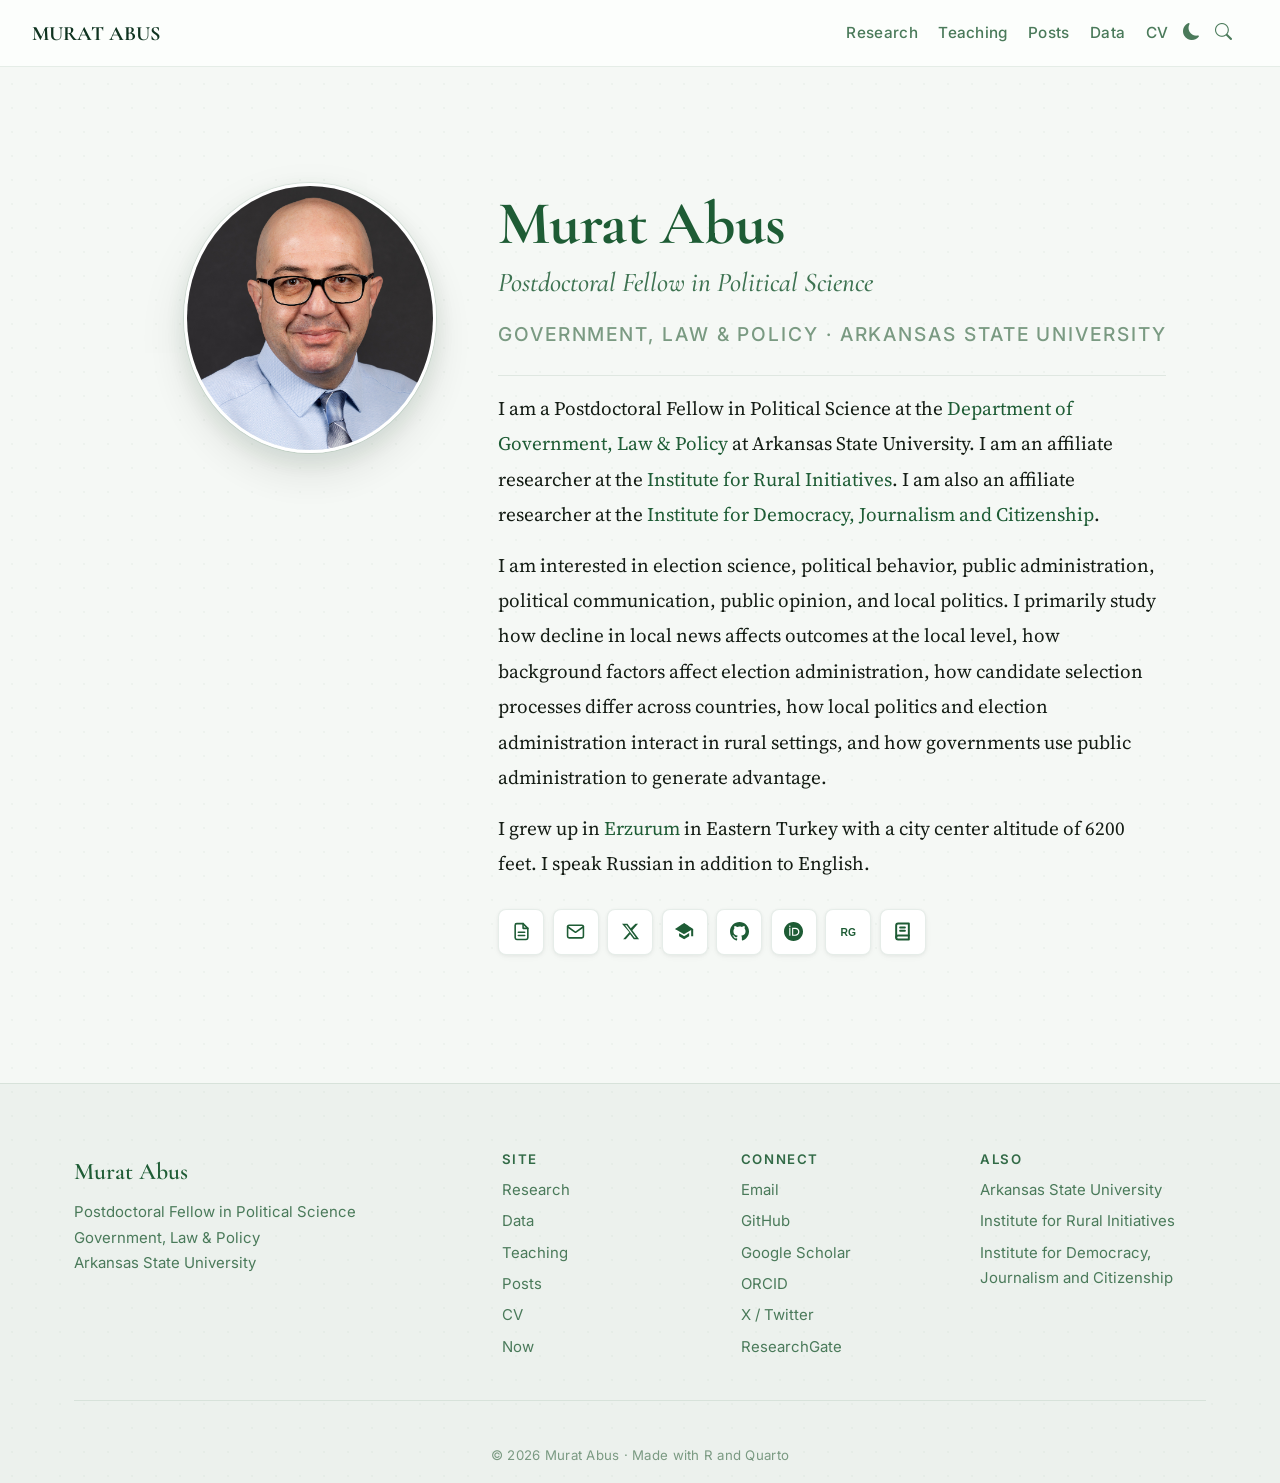
==== commit a4d14acc: "reversion point" ====
--- a/docs/index.html
+++ b/docs/index.html
@@ -44,9 +44,9 @@
 <link href="site_libs/quarto-html/quarto-syntax-highlighting-7f8f88aac4f3542376d5c11b86a4c14d.css" rel="stylesheet" class="quarto-color-scheme-extra" id="quarto-text-highlighting-styles">
 <script src="site_libs/bootstrap/bootstrap.min.js"></script>
 <link href="site_libs/bootstrap/bootstrap-icons.css" rel="stylesheet">
-<link href="site_libs/bootstrap/bootstrap-4161d9edf40fa29fa975d20cefc69c38.min.css" rel="stylesheet" append-hash="true" class="quarto-color-scheme" id="quarto-bootstrap" data-mode="light">
-<link href="site_libs/bootstrap/bootstrap-dark-5369fa77fd25e6da2569847907d34d8f.min.css" rel="stylesheet" append-hash="true" class="quarto-color-scheme quarto-color-alternate" id="quarto-bootstrap" data-mode="dark">
-<link href="site_libs/bootstrap/bootstrap-4161d9edf40fa29fa975d20cefc69c38.min.css" rel="stylesheet" append-hash="true" class="quarto-color-scheme-extra" id="quarto-bootstrap" data-mode="light">
+<link href="site_libs/bootstrap/bootstrap-416e27836db26bca6413101ed15d3d58.min.css" rel="stylesheet" append-hash="true" class="quarto-color-scheme" id="quarto-bootstrap" data-mode="light">
+<link href="site_libs/bootstrap/bootstrap-dark-851051d9b36683405659597a38eb9fc2.min.css" rel="stylesheet" append-hash="true" class="quarto-color-scheme quarto-color-alternate" id="quarto-bootstrap" data-mode="dark">
+<link href="site_libs/bootstrap/bootstrap-416e27836db26bca6413101ed15d3d58.min.css" rel="stylesheet" append-hash="true" class="quarto-color-scheme-extra" id="quarto-bootstrap" data-mode="light">
 <script id="quarto-search-options" type="application/json">{
   "location": "navbar",
   "copy-button": false,
@@ -299,8 +299,7 @@
 
 <div class="hero-section">
   <div class="hero-photo">
-    <img class="avatar-light" src="avatar.jpg" alt="Murat Abus">
-    <img class="avatar-dark" src="avatar.png" alt="Murat Abus">
+    <img src="avatar.png" alt="Murat Abus">
   </div>
   <div class="hero-content">
     <p class="hero-name">Murat Abus</p>
